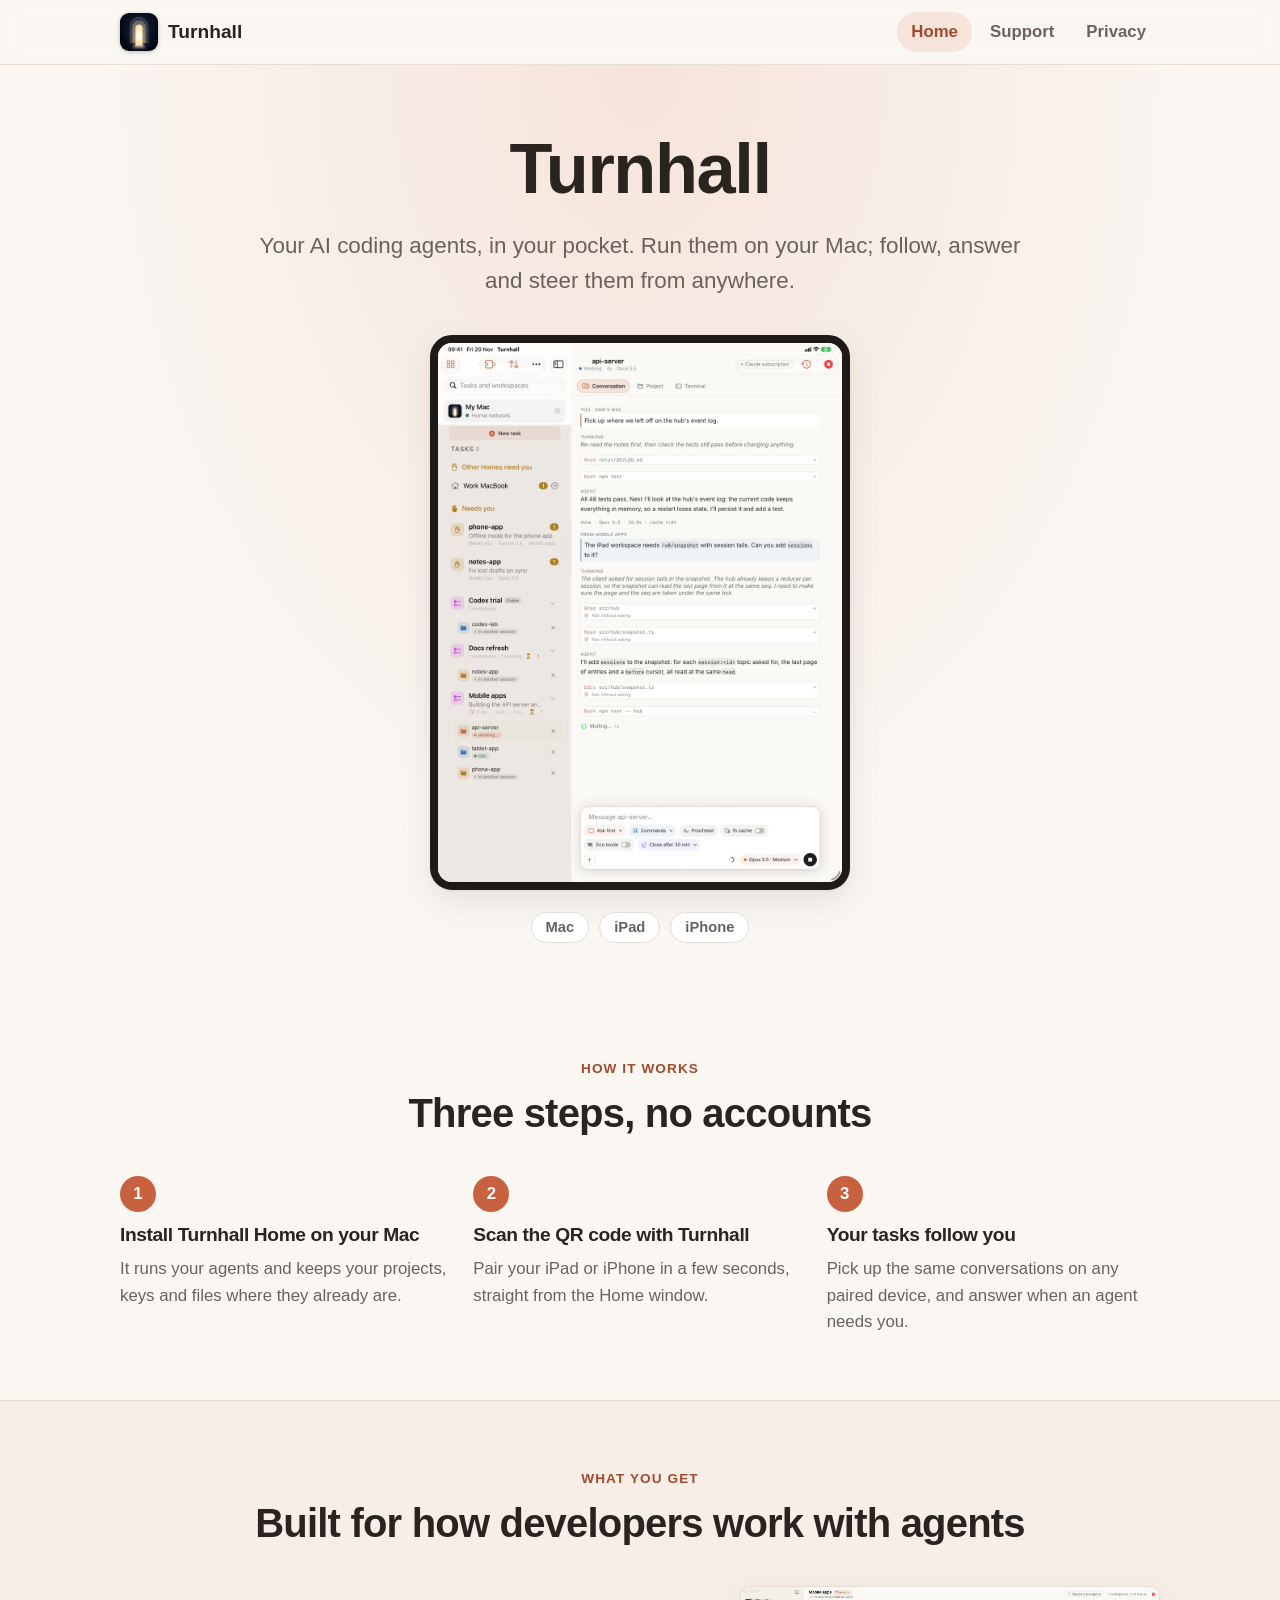
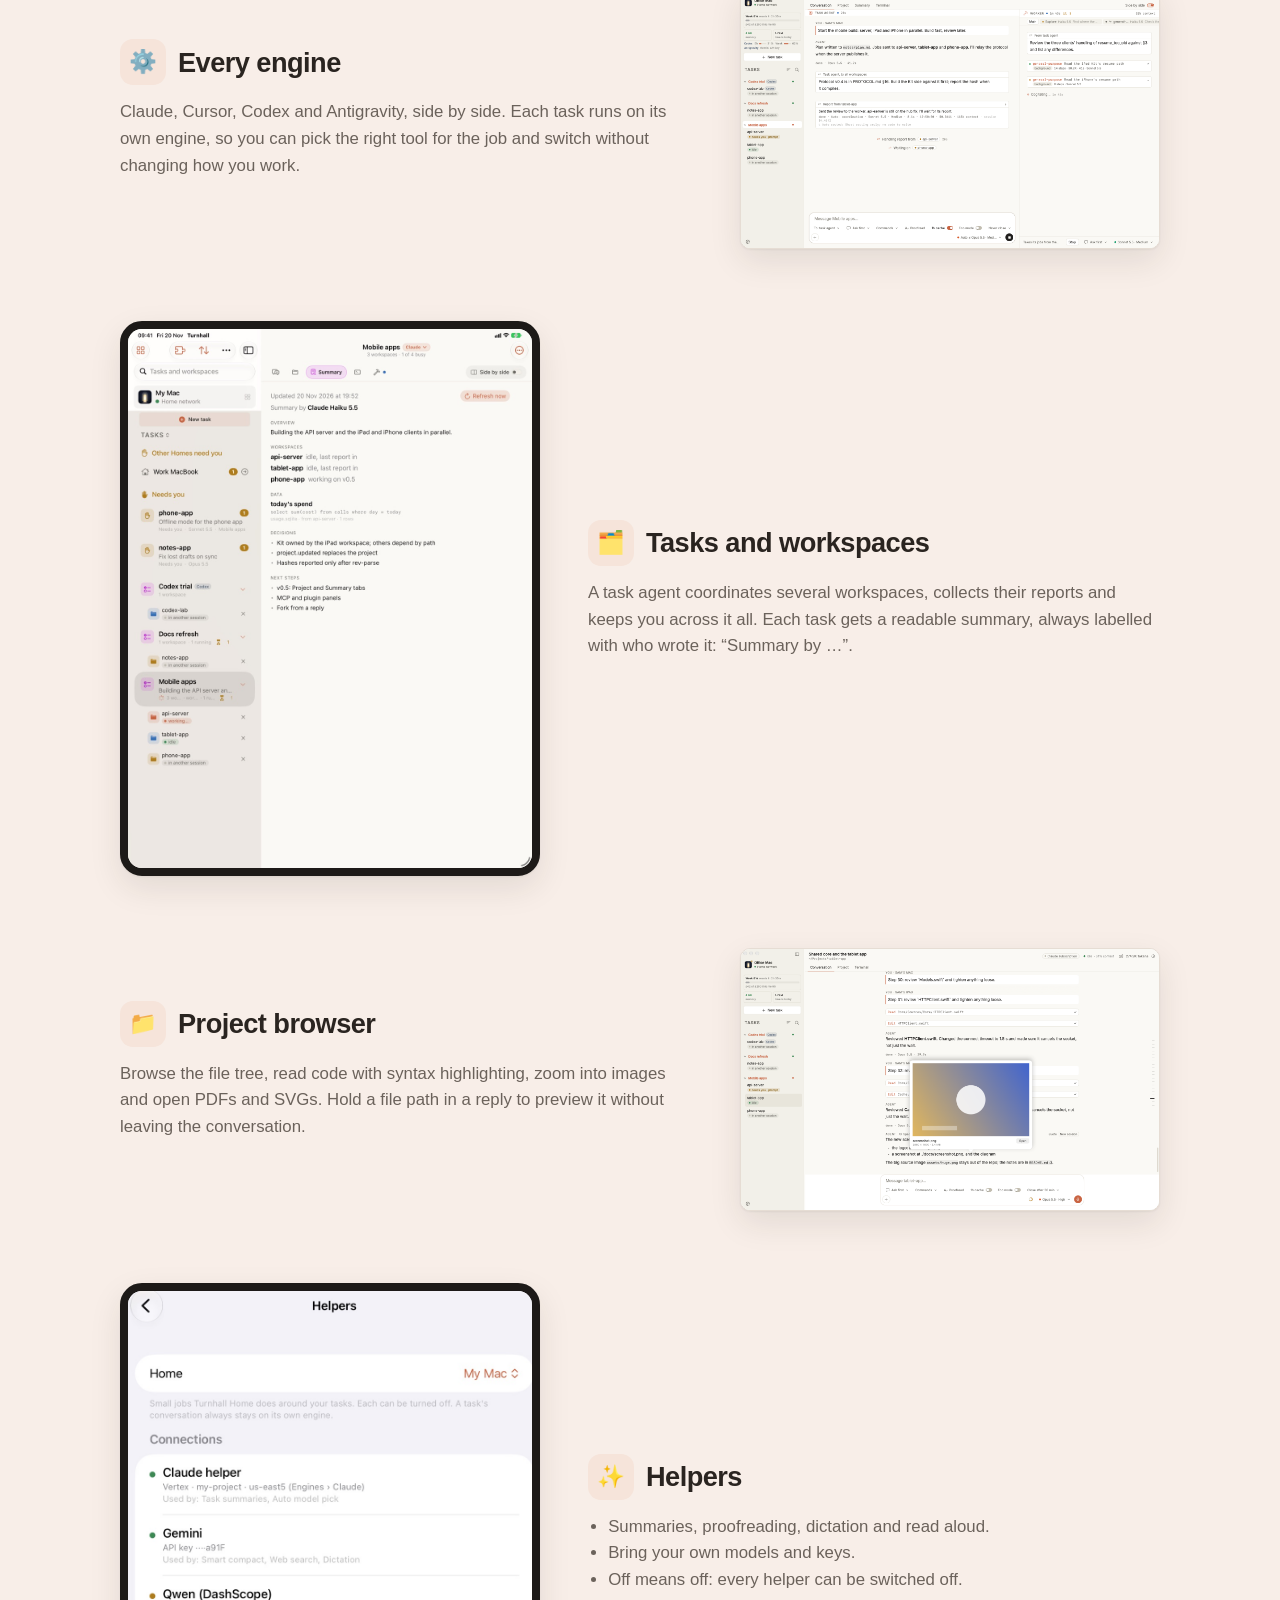
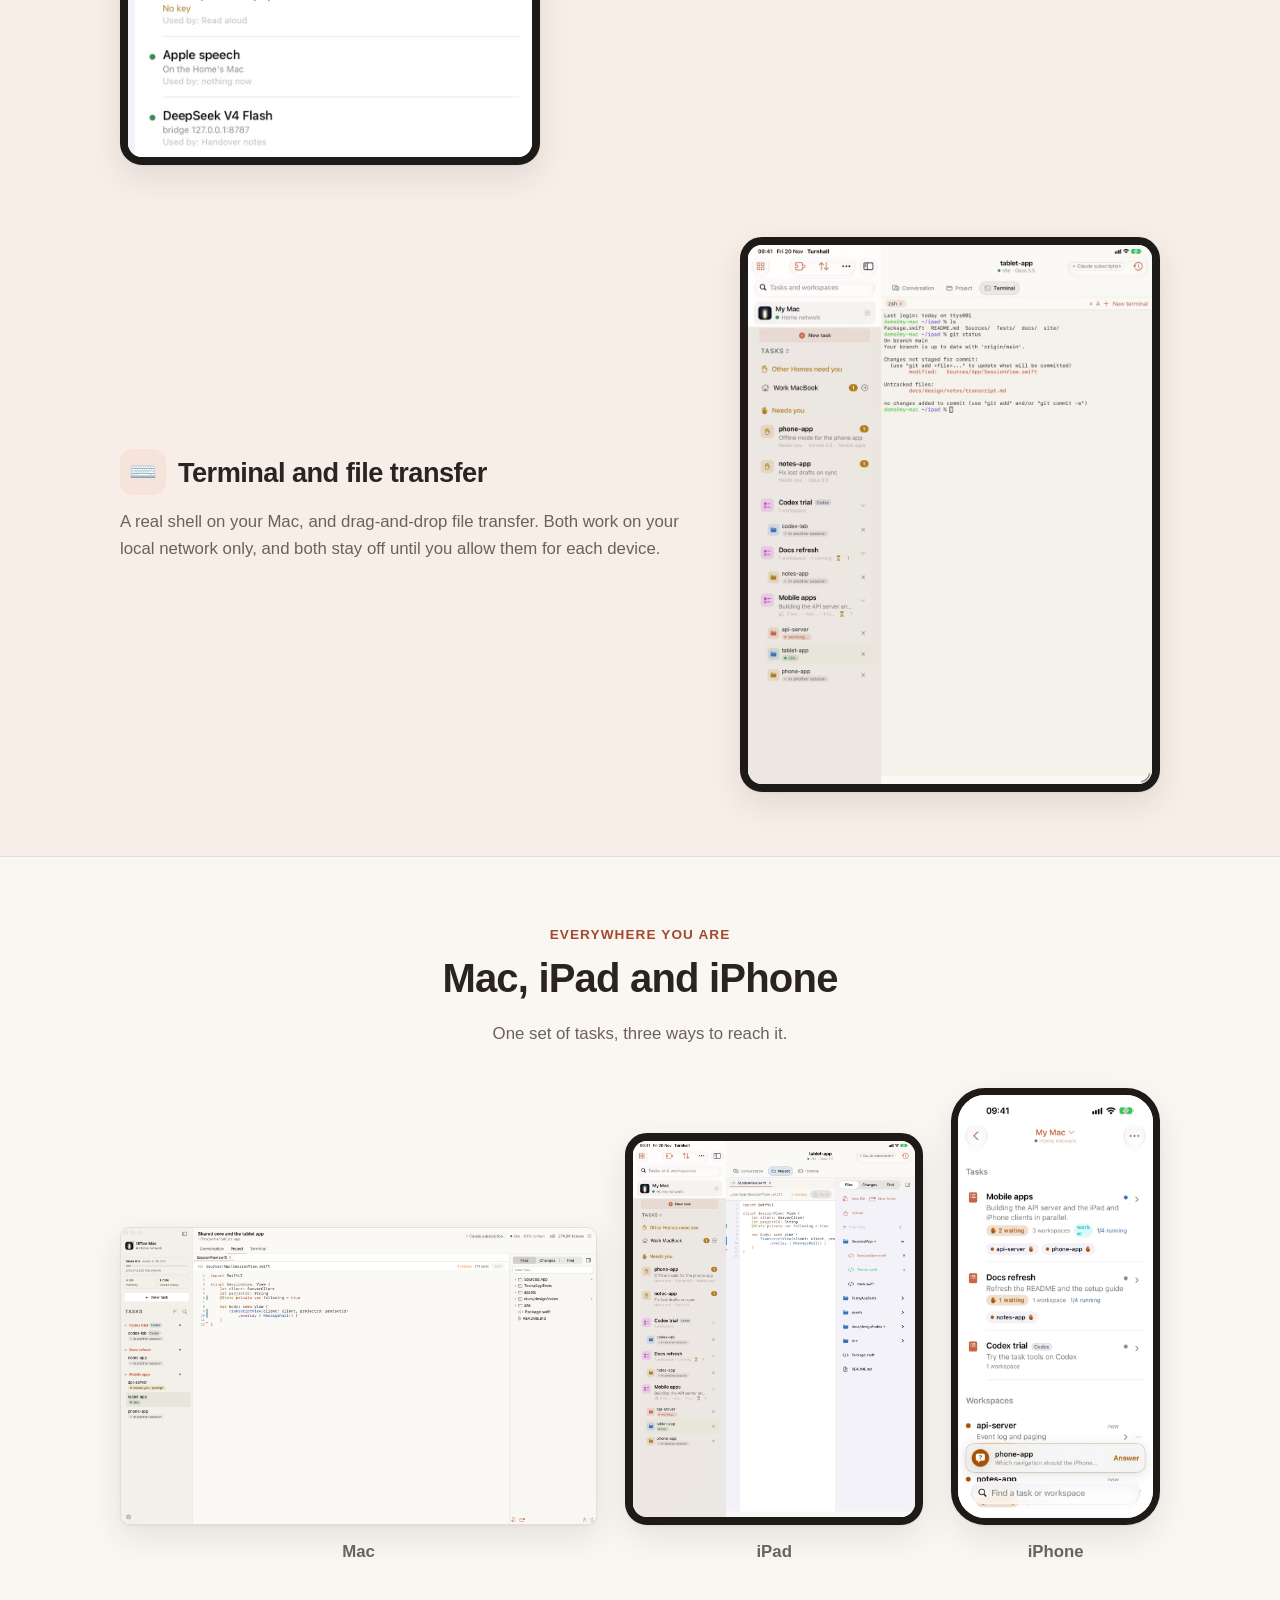
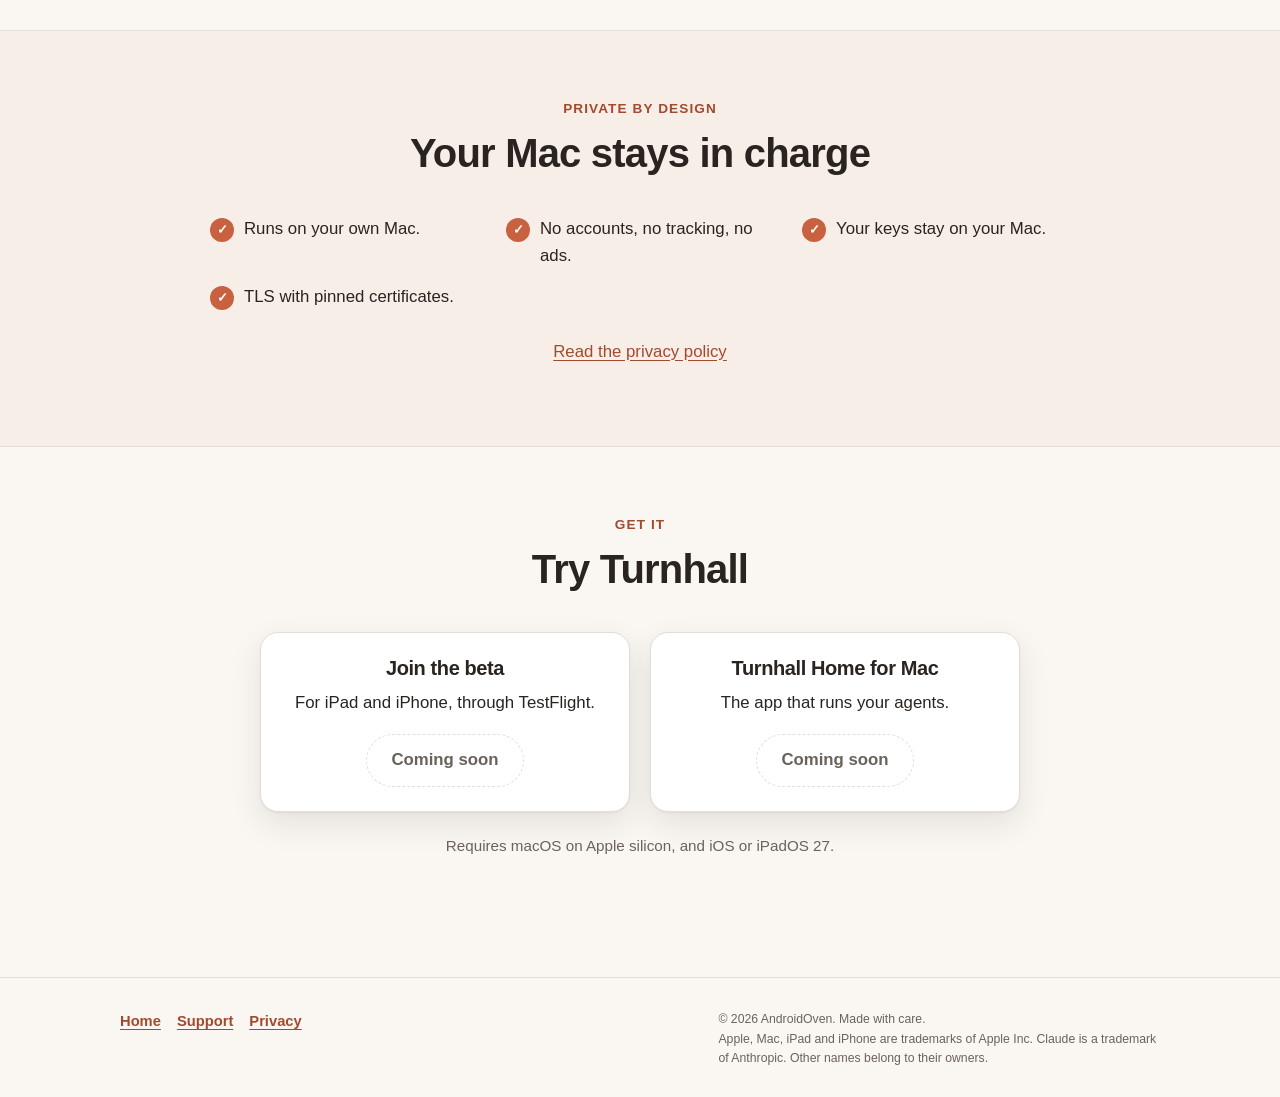
==== index.html @ ae2c9843 "Add Turnhall website Co-Authored-By: Claude Sonnet 5.5 <noreply@anthropic.com>" ====
<!doctype html>
<html lang="en">
<head>
  <meta charset="utf-8">
  <meta name="viewport" content="width=device-width, initial-scale=1">
  <meta name="color-scheme" content="light dark">
  <title>Turnhall: your AI coding agents, in your pocket</title>
  <meta name="description" content="Run AI coding agents on your Mac; follow, answer and steer them from your iPad or iPhone. No accounts, no tracking, your keys stay on your Mac.">
  <meta name="theme-color" content="#C8613F">
  <meta property="og:type" content="website">
  <meta property="og:site_name" content="Turnhall">
  <meta property="og:title" content="Turnhall: your AI coding agents, in your pocket">
  <meta property="og:description" content="Run AI coding agents on your Mac; follow, answer and steer them from your iPad or iPhone. No accounts, no tracking, your keys stay on your Mac.">
  <meta property="og:image" content="https://shry-io.github.io/turnhall/assets/img/shots/ipad-conversation.jpg">
  <meta property="og:image:alt" content="Turnhall on iPad, following a coding agent's conversation.">
  <meta name="twitter:card" content="summary_large_image">
  <link rel="icon" href="favicon.ico" sizes="any">
  <link rel="icon" type="image/png" sizes="32x32" href="assets/img/favicon.png">
  <link rel="apple-touch-icon" href="assets/img/apple-touch-icon.png">
  <link rel="stylesheet" href="assets/css/style.css">
</head>
<body>
<!--
  Screenshot slots (all in assets/img/shots/, relative paths):
    ipad-conversation.jpg  hero + social preview     ipad-summary.jpg   tasks and workspaces
    ipad-project.jpg       everywhere (iPad)         ipad-terminal.jpg  terminal and file transfer
    ipad-helpers.jpg       helpers                   iphone-tasks.jpg
    mac-task.png, mac-project.png, mac-preview.png   Mac app
  To replace a shot, overwrite the file with the same name (JPEG, max 1000 px wide for iPad, 560 px for iPhone).
-->
  <a class="skip-link" href="#main">Skip to content</a>
  <header class="site-header">
    <div class="wrap">
      <a class="brand" href="./" aria-label="Turnhall home">
        <img src="assets/img/app-icon.png" alt="" width="38" height="38">
        <span>Turnhall</span>
      </a>
      <nav class="nav" aria-label="Main">
        <a href="./" aria-current="page">Home</a>
        <a href="support.html">Support</a>
        <a href="privacy/">Privacy</a>
      </nav>
    </div>
  </header>

  <main id="main">
    <section class="hero" aria-labelledby="hero-title">
      <div class="wrap">
        <h1 id="hero-title">Turnhall</h1>
        <p class="tagline">Your AI coding agents, in your pocket. Run them on your Mac; follow, answer and steer them from anywhere.</p>
        <div class="frame tablet hero-shot">
          <img src="assets/img/shots/ipad-conversation.jpg" width="1000" height="1333" alt="Turnhall on iPad: a list of tasks and workspaces on the left, and on the right a coding agent's conversation with tool calls and a reply.">
        </div>
        <div class="devices" aria-label="Available on">
          <span class="pill">Mac</span><span class="pill">iPad</span><span class="pill">iPhone</span>
        </div>
      </div>
    </section>

    <section aria-labelledby="how-title">
      <div class="wrap">
        <div class="section-title">
          <span class="kicker">How it works</span>
          <h2 id="how-title">Three steps, no accounts</h2>
        </div>
        <ol class="steps">
          <li><h3>Install Turnhall Home on your Mac</h3><p>It runs your agents and keeps your projects, keys and files where they already are.</p></li>
          <li><h3>Scan the QR code with Turnhall</h3><p>Pair your iPad or iPhone in a few seconds, straight from the Home window.</p></li>
          <li><h3>Your tasks follow you</h3><p>Pick up the same conversations on any paired device, and answer when an agent needs you.</p></li>
        </ol>
      </div>
    </section>

    <section class="band" aria-labelledby="features-title">
      <div class="wrap">
        <div class="section-title">
          <span class="kicker">What you get</span>
          <h2 id="features-title">Built for how developers work with agents</h2>
        </div>

        <article class="feature">
          <div class="feature-text">
            <h3><span class="icon" aria-hidden="true">⚙️</span>Every engine</h3>
            <p>Claude, Cursor, Codex and Antigravity, side by side. Each task runs on its own engine, so you can pick the right tool for the job and switch without changing how you work.</p>
          </div>
          <div class="frame mac"><img src="assets/img/shots/mac-task.png" width="1600" height="1000" alt="Turnhall on the Mac: a task agent coordinating workers, with Claude and Codex tasks listed in the sidebar." loading="lazy"></div>
        </article>

        <article class="feature flip">
          <div class="feature-text">
            <h3><span class="icon" aria-hidden="true">🗂️</span>Tasks and workspaces</h3>
            <p>A task agent coordinates several workspaces, collects their reports and keeps you across it all. Each task gets a readable summary, always labelled with who wrote it: &ldquo;Summary by &hellip;&rdquo;.</p>
          </div>
          <div class="frame tablet"><img src="assets/img/shots/ipad-summary.jpg" width="1000" height="1333" alt="The Summary tab of a task on iPad, with an overview, workspace status, decisions and next steps." loading="lazy"></div>
        </article>

        <article class="feature">
          <div class="feature-text">
            <h3><span class="icon" aria-hidden="true">📁</span>Project browser</h3>
            <p>Browse the file tree, read code with syntax highlighting, zoom into images and open PDFs and SVGs. Hold a file path in a reply to preview it without leaving the conversation.</p>
          </div>
          <div class="frame mac"><img src="assets/img/shots/mac-preview.png" width="1600" height="1000" alt="Holding a file path in an agent's reply shows a quick image preview with its name, size and an Open button." loading="lazy"></div>
        </article>

        <article class="feature flip">
          <div class="feature-text">
            <h3><span class="icon" aria-hidden="true">✨</span>Helpers</h3>
            <ul>
              <li>Summaries, proofreading, dictation and read aloud.</li>
              <li>Bring your own models and keys.</li>
              <li>Off means off: every helper can be switched off.</li>
            </ul>
          </div>
          <div class="frame tablet"><img src="assets/img/shots/ipad-helpers.jpg" width="900" height="1038" alt="The Helpers screen on iPad, listing connections such as Claude helper, Gemini and Apple speech with what each is used for." loading="lazy"></div>
        </article>

        <article class="feature">
          <div class="feature-text">
            <h3><span class="icon" aria-hidden="true">⌨️</span>Terminal and file transfer</h3>
            <p>A real shell on your Mac, and drag-and-drop file transfer. Both work on your local network only, and both stay off until you allow them for each device.</p>
          </div>
          <div class="frame tablet"><img src="assets/img/shots/ipad-terminal.jpg" width="1000" height="1333" alt="The Terminal tab on iPad, showing a zsh session on the Mac running ls and git status." loading="lazy"></div>
        </article>
      </div>
    </section>

    <section aria-labelledby="everywhere-title">
      <div class="wrap">
        <div class="section-title">
          <span class="kicker">Everywhere you are</span>
          <h2 id="everywhere-title">Mac, iPad and iPhone</h2>
          <p>One set of tasks, three ways to reach it.</p>
        </div>
        <div class="everywhere">
          <figure><div class="frame mac"><img src="assets/img/shots/mac-project.png" width="1600" height="1000" alt="The Project tab in the Mac app: a Swift file open beside the file tree." loading="lazy"></div><figcaption>Mac</figcaption></figure>
          <figure><div class="frame tablet"><img src="assets/img/shots/ipad-project.jpg" width="1000" height="1333" alt="The Project tab on iPad with a Swift file open and the file tree alongside." loading="lazy"></div><figcaption>iPad</figcaption></figure>
          <figure class="ph"><div class="frame phone"><img src="assets/img/shots/iphone-tasks.jpg" width="560" height="1217" alt="The task list on iPhone, showing tasks, workspaces and an Answer prompt from an agent." loading="lazy"></div><figcaption>iPhone</figcaption></figure>
        </div>
      </div>
    </section>

    <section class="band" aria-labelledby="private-title">
      <div class="wrap">
        <div class="section-title">
          <span class="kicker">Private by design</span>
          <h2 id="private-title">Your Mac stays in charge</h2>
        </div>
        <ul class="ticks">
          <li>Runs on your own Mac.</li>
          <li>No accounts, no tracking, no ads.</li>
          <li>Your keys stay on your Mac.</li>
          <li>TLS with pinned certificates.</li>
        </ul>
        <p class="center"><a href="privacy/">Read the privacy policy</a></p>
      </div>
    </section>

    <section aria-labelledby="get-title">
      <div class="wrap">
        <div class="section-title">
          <span class="kicker">Get it</span>
          <h2 id="get-title">Try Turnhall</h2>
        </div>
        <div class="cta">
          <div class="card"><h3>Join the beta</h3><p>For iPad and iPhone, through TestFlight.</p><span class="btn soon">Coming soon</span></div>
          <div class="card"><h3>Turnhall Home for Mac</h3><p>The app that runs your agents.</p><span class="btn soon">Coming soon</span></div>
        </div>
        <p class="req">Requires macOS on Apple silicon, and iOS or iPadOS 27.</p>
      </div>
    </section>
  </main>

  <footer class="site-footer">
    <div class="wrap">
      <nav aria-label="Footer">
        <a href="./">Home</a><a href="support.html">Support</a><a href="privacy/">Privacy</a>
      </nav>
      <div>
        <small>&copy; 2026 AndroidOven. Made with care.</small>
        <small>Apple, Mac, iPad and iPhone are trademarks of Apple Inc. Claude is a trademark of Anthropic. Other names belong to their owners.</small>
      </div>
    </div>
  </footer>
</body>
</html>
---- assets/css/style.css ----
/* Turnhall website styles. Plain CSS, system fonts, no external resources. */
:root {
  --accent: #C8613F;
  --accent-deep: #A34A2C;
  --accent-soft: #F6E4DA;
  --bg: #FAF7F3;
  --surface: #FFFFFF;
  --ink: #2A2420;
  --muted: #6B625B;
  --line: #E6DDD4;
  --shadow: 0 1px 2px rgba(42,36,32,.06), 0 12px 32px rgba(42,36,32,.10);
  --radius: 18px;
  --max: 1080px;
}
@media (prefers-color-scheme: dark) {
  :root {
    --accent: #E0805C;
    --accent-deep: #F0A383;
    --accent-soft: #3A2A22;
    --bg: #161311;
    --surface: #211C19;
    --ink: #F2EDE8;
    --muted: #A99F96;
    --line: #342C27;
    --shadow: 0 1px 2px rgba(0,0,0,.4), 0 12px 32px rgba(0,0,0,.45);
  }
}
* { box-sizing: border-box; }
html { scroll-behavior: smooth; color-scheme: light dark; }
body {
  margin: 0; background: var(--bg); color: var(--ink); line-height: 1.6; font-size: 1.05rem;
  font-family: -apple-system, BlinkMacSystemFont, "Segoe UI", Helvetica, Arial, sans-serif;
  -webkit-font-smoothing: antialiased;
}
img { max-width: 100%; height: auto; display: block; }
a { color: var(--accent-deep); text-underline-offset: 3px; }
h1, h2, h3 { line-height: 1.15; margin: 0 0 .5em; letter-spacing: -.02em; }
p { margin: 0 0 1em; }
code { font-family: ui-monospace, SFMono-Regular, Menlo, monospace; font-size: .92em; }
:focus-visible { outline: 3px solid var(--accent); outline-offset: 3px; border-radius: 6px; }
.skip-link { position: absolute; left: -999px; top: 8px; background: var(--accent); color: #fff; padding: 8px 16px; border-radius: 999px; z-index: 100; }
.skip-link:focus { left: 12px; }
.wrap { max-width: var(--max); margin: 0 auto; padding: 0 20px; }

/* Header */
.site-header { position: sticky; top: 0; z-index: 50; background: color-mix(in srgb, var(--bg) 88%, transparent); backdrop-filter: blur(10px); border-bottom: 1px solid var(--line); }
.site-header .wrap { display: flex; align-items: center; justify-content: space-between; height: 64px; gap: 12px; }
.brand { display: flex; align-items: center; gap: 10px; text-decoration: none; color: var(--ink); font-weight: 700; font-size: 1.2rem; }
.brand img { width: 38px; height: 38px; border-radius: 9px; box-shadow: 0 1px 4px rgba(0,0,0,.25); }
.nav { display: flex; gap: 4px; }
.nav a { text-decoration: none; color: var(--muted); padding: 7px 14px; border-radius: 999px; font-weight: 600; }
.nav a:hover { color: var(--ink); background: var(--accent-soft); }
.nav a[aria-current="page"] { color: var(--accent-deep); background: var(--accent-soft); }

/* Buttons and pills */
.btn { display: inline-flex; align-items: center; gap: 8px; font: inherit; font-weight: 650; text-decoration: none; color: #fff; background: var(--accent); border: 0; border-radius: 999px; padding: 12px 24px; }
.btn.soon { background: transparent; color: var(--muted); border: 1px dashed var(--line); cursor: default; }
.pill { display: inline-block; border: 1px solid var(--line); background: var(--surface); color: var(--muted); border-radius: 999px; padding: 3px 14px; font-size: .92rem; font-weight: 600; }
.kicker { display: inline-block; color: var(--accent-deep); font-weight: 700; font-size: .85rem; letter-spacing: .08em; text-transform: uppercase; margin-bottom: 10px; }

/* Cards */
.card { background: var(--surface); border: 1px solid var(--line); border-radius: var(--radius); padding: 24px; box-shadow: var(--shadow); }

/* Hero */
.hero { text-align: center; padding: 64px 0 48px; background: radial-gradient(ellipse at 50% 0%, var(--accent-soft), transparent 65%); }
.hero h1 { font-size: clamp(2.6rem, 7vw, 4.4rem); margin-bottom: .25em; }
.tagline { font-size: clamp(1.1rem, 2.4vw, 1.4rem); color: var(--muted); max-width: 34em; margin: 0 auto 1.4em; }
.hero-shot { width: min(420px, 78%); margin: 36px auto 0; }
.devices { display: flex; flex-wrap: wrap; gap: 10px; justify-content: center; margin-top: 22px; }

/* Device frames */
.frame { border-radius: 14px; overflow: hidden; border: 1px solid var(--line); box-shadow: var(--shadow); background: var(--surface); }
.frame.tablet { border-radius: 22px; border: 8px solid #1d1a18; }
.frame.phone { border-radius: 34px; border: 7px solid #1d1a18; }
.frame.mac { border-radius: 10px; }
.frame img { width: 100%; }

/* Sections */
section { padding: 64px 0; }
.band { background: color-mix(in srgb, var(--accent-soft) 45%, var(--bg)); border-block: 1px solid var(--line); }
.section-title { text-align: center; margin-bottom: 40px; }
.section-title h2 { font-size: clamp(1.8rem, 4vw, 2.5rem); }
.section-title p { color: var(--muted); max-width: 36em; margin: 0 auto; }

.steps { display: grid; grid-template-columns: repeat(auto-fit, minmax(240px, 1fr)); gap: 20px; counter-reset: step; list-style: none; padding: 0; margin: 0; }
.steps li { counter-increment: step; }
.steps li::before { content: counter(step); display: grid; place-items: center; width: 36px; height: 36px; border-radius: 50%; background: var(--accent); color: #fff; font-weight: 700; margin-bottom: 12px; }
.steps h3 { font-size: 1.2rem; }
.steps p { color: var(--muted); margin: 0; }

.feature { display: grid; grid-template-columns: 1fr minmax(0, 420px); gap: 48px; align-items: center; margin: 0 auto 72px; }
.feature:last-child { margin-bottom: 0; }
.feature.flip { grid-template-columns: minmax(0, 420px) 1fr; }
.feature.flip .feature-text { order: 2; }
.feature.wide { grid-template-columns: 1fr; }
.feature.narrow { grid-template-columns: 1fr minmax(0, 300px); }
.feature.narrow.flip { grid-template-columns: minmax(0, 300px) 1fr; }
.feature-text h3 { font-size: 1.7rem; display: flex; align-items: center; gap: 12px; }
.feature-text .icon { display: grid; place-items: center; flex: none; width: 46px; height: 46px; border-radius: 13px; background: var(--accent-soft); font-size: 1.4rem; }
.feature-text p, .feature-text li { color: var(--muted); }
.feature-text ul { padding-left: 1.2em; margin: 0; }

.everywhere { display: grid; grid-template-columns: 1.6fr 1fr 0.7fr; gap: 28px; align-items: end; }
.everywhere figure { margin: 0; }
.everywhere figcaption { text-align: center; margin-top: 14px; font-weight: 650; color: var(--muted); }

.ticks { list-style: none; padding: 0; margin: 0; display: grid; grid-template-columns: repeat(auto-fit, minmax(260px, 1fr)); gap: 14px 28px; max-width: 860px; margin-inline: auto; }
.ticks li { position: relative; padding-left: 34px; }
.ticks li::before { content: "\2713"; position: absolute; left: 0; top: 2px; width: 24px; height: 24px; border-radius: 50%; background: var(--accent); color: #fff; display: grid; place-items: center; font-size: .8rem; font-weight: 700; }
.center { text-align: center; margin-top: 28px; }

.cta { display: grid; grid-template-columns: repeat(auto-fit, minmax(260px, 1fr)); gap: 20px; max-width: 760px; margin: 0 auto; }
.cta .card { text-align: center; }
.cta h3 { font-size: 1.25rem; }
.req { text-align: center; color: var(--muted); font-size: .95rem; margin-top: 22px; }

/* FAQ and text pages */
.page-hero { text-align: center; padding: 56px 0 24px; }
.page-hero img { width: 88px; height: 88px; border-radius: 20px; margin: 0 auto 16px; box-shadow: var(--shadow); }
.page-hero h1 { font-size: clamp(2rem, 5vw, 3rem); }
.page-hero p { color: var(--muted); }
.faq { display: grid; gap: 14px; max-width: 800px; margin: 0 auto; padding-bottom: 24px; }
.faq details { padding: 0; }
.faq summary { list-style: none; cursor: pointer; padding: 18px 22px; font-size: 1.1rem; font-weight: 650; display: flex; align-items: center; gap: 12px; }
.faq summary::-webkit-details-marker { display: none; }
.faq summary::after { content: "+"; margin-left: auto; font-size: 1.5rem; color: var(--accent); transition: transform .2s; }
.faq details[open] summary::after { transform: rotate(45deg); }
.faq .answer { padding: 0 22px 20px; color: var(--muted); }
.faq .answer p:last-child, .faq .answer ol:last-child { margin-bottom: 0; }
.faq .answer strong { color: var(--ink); }
.prose { max-width: 740px; margin: 0 auto; padding-bottom: 24px; }
.prose p { font-size: 1.08rem; }
.contact-card { text-align: center; max-width: 620px; margin: 32px auto 0; background: var(--accent-soft); }
.contact-card .email { font-size: clamp(1.1rem, 4vw, 1.5rem); font-weight: 700; word-break: break-all; }

/* Footer */
.site-footer { border-top: 1px solid var(--line); padding: 32px 0 28px; margin-top: 40px; color: var(--muted); font-size: .92rem; }
.site-footer .wrap { display: flex; flex-wrap: wrap; justify-content: space-between; gap: 16px; align-items: flex-start; }
.site-footer nav a { margin-right: 16px; font-weight: 600; }
.site-footer small { display: block; max-width: 36em; }

@media (max-width: 760px) {
  section { padding: 48px 0; }
  .feature, .feature.flip, .feature.narrow, .feature.narrow.flip { grid-template-columns: 1fr; gap: 24px; margin-bottom: 56px; }
  .feature.flip .feature-text { order: 0; }
  .feature .frame { max-width: 420px; width: 100%; margin: 0 auto; }
  .feature.narrow .frame { max-width: 260px; }
  .everywhere { grid-template-columns: 1fr; justify-items: center; }
  .everywhere figure { width: 100%; max-width: 420px; }
  .everywhere figure.ph { max-width: 220px; }
  .brand span { display: none; }
}
@media (prefers-reduced-motion: reduce) { * { transition: none !important; scroll-behavior: auto !important; } }
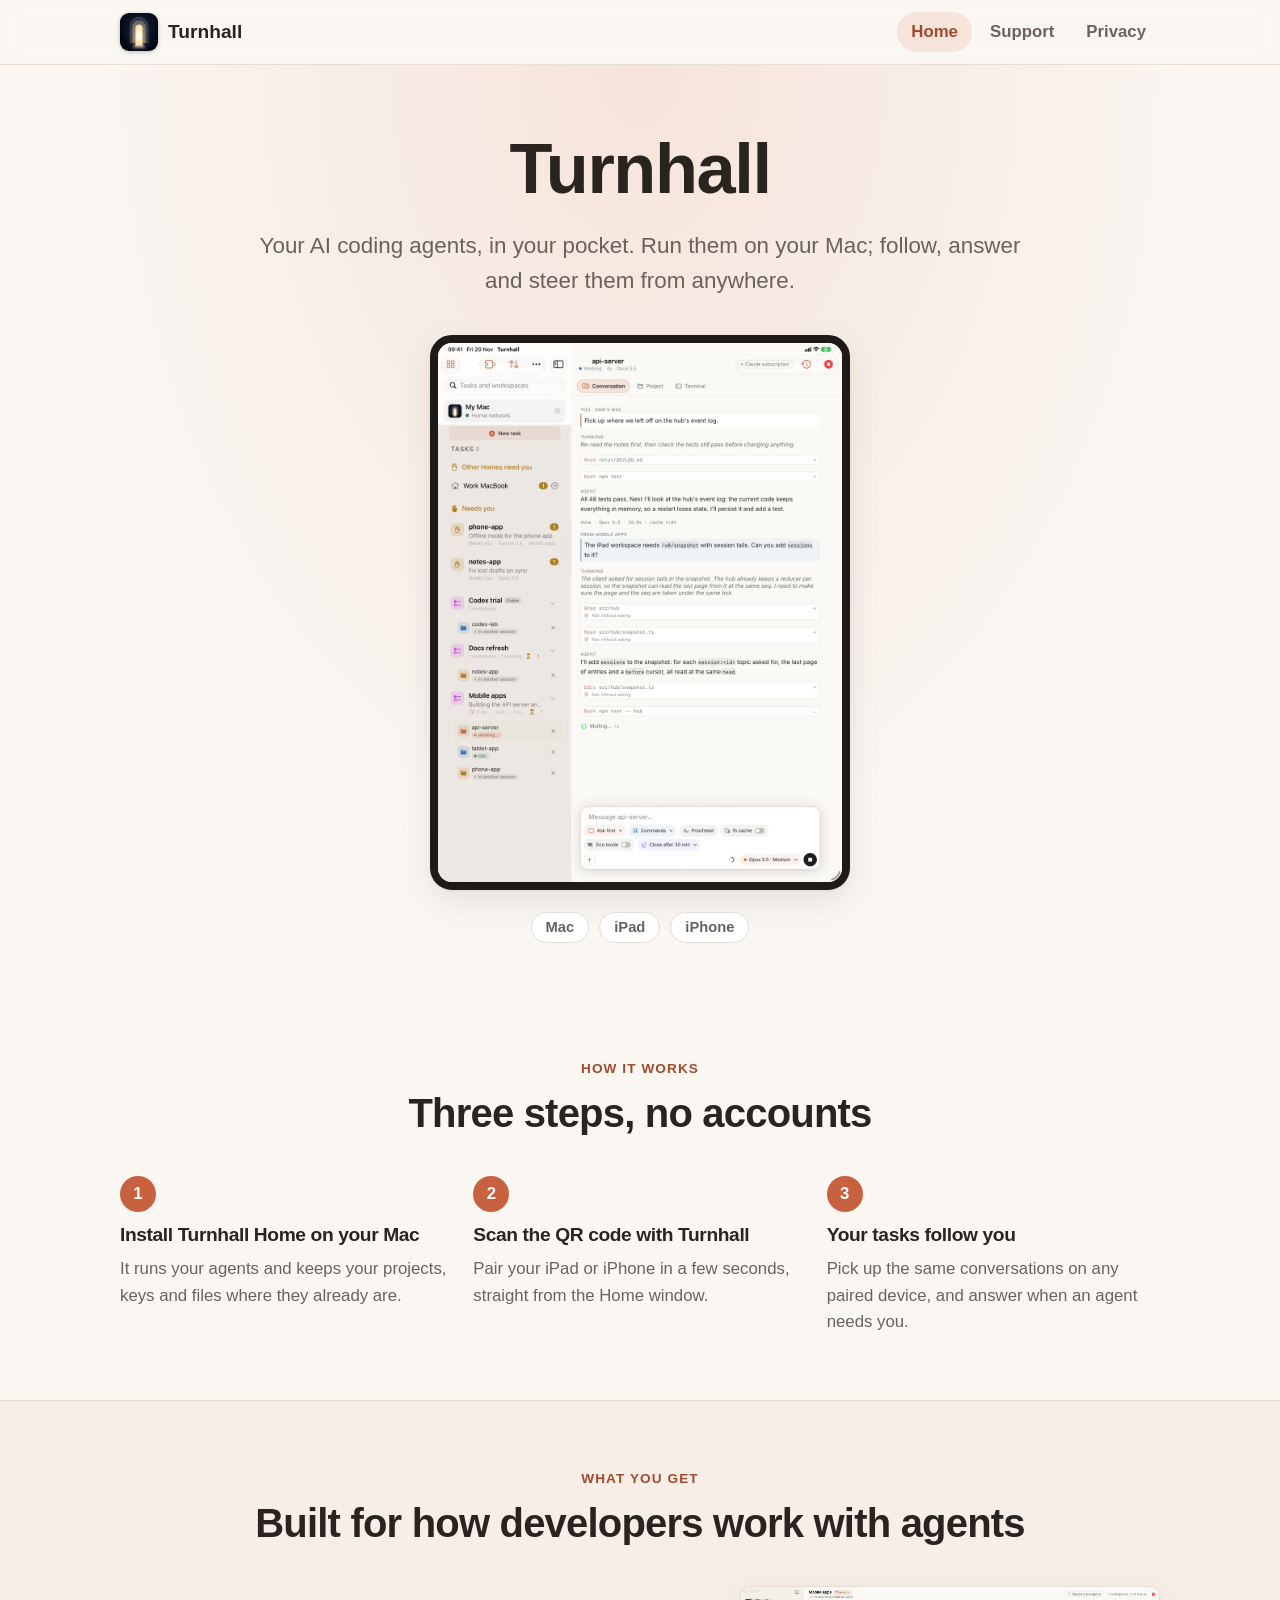
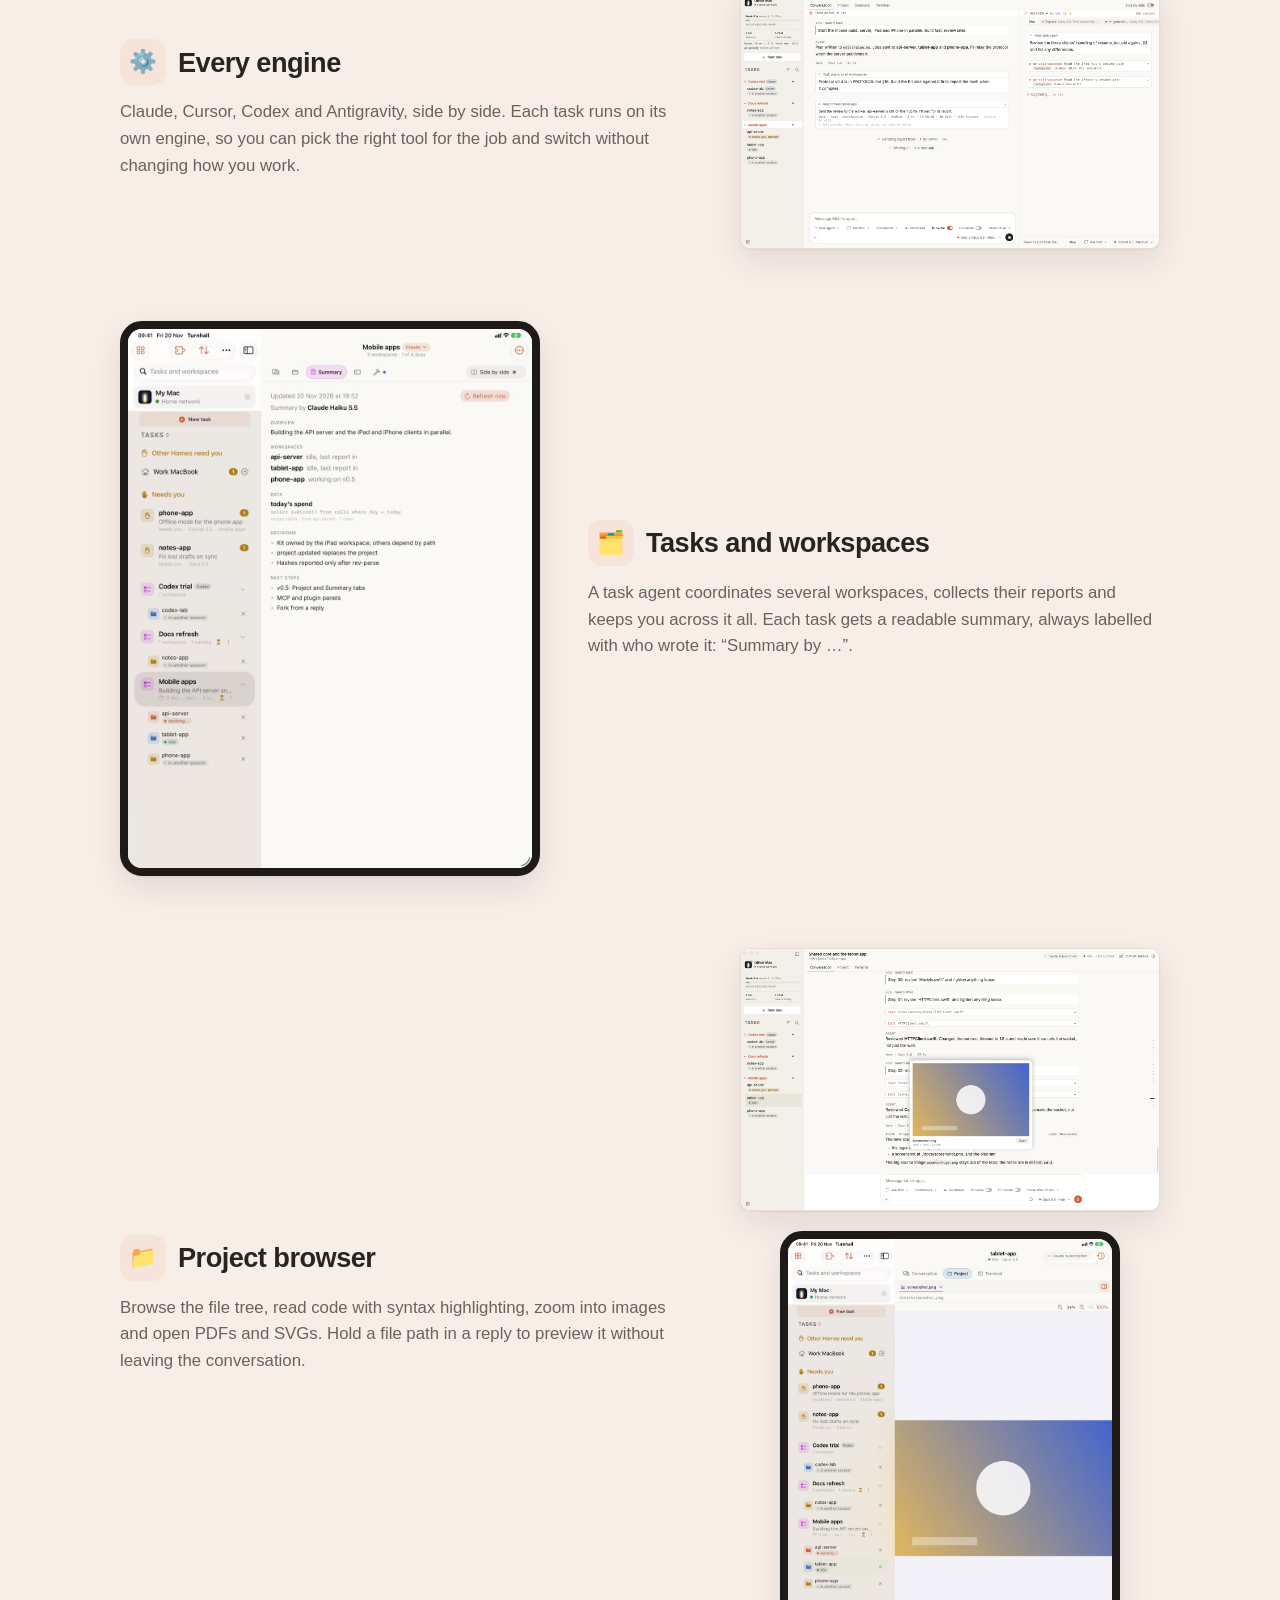
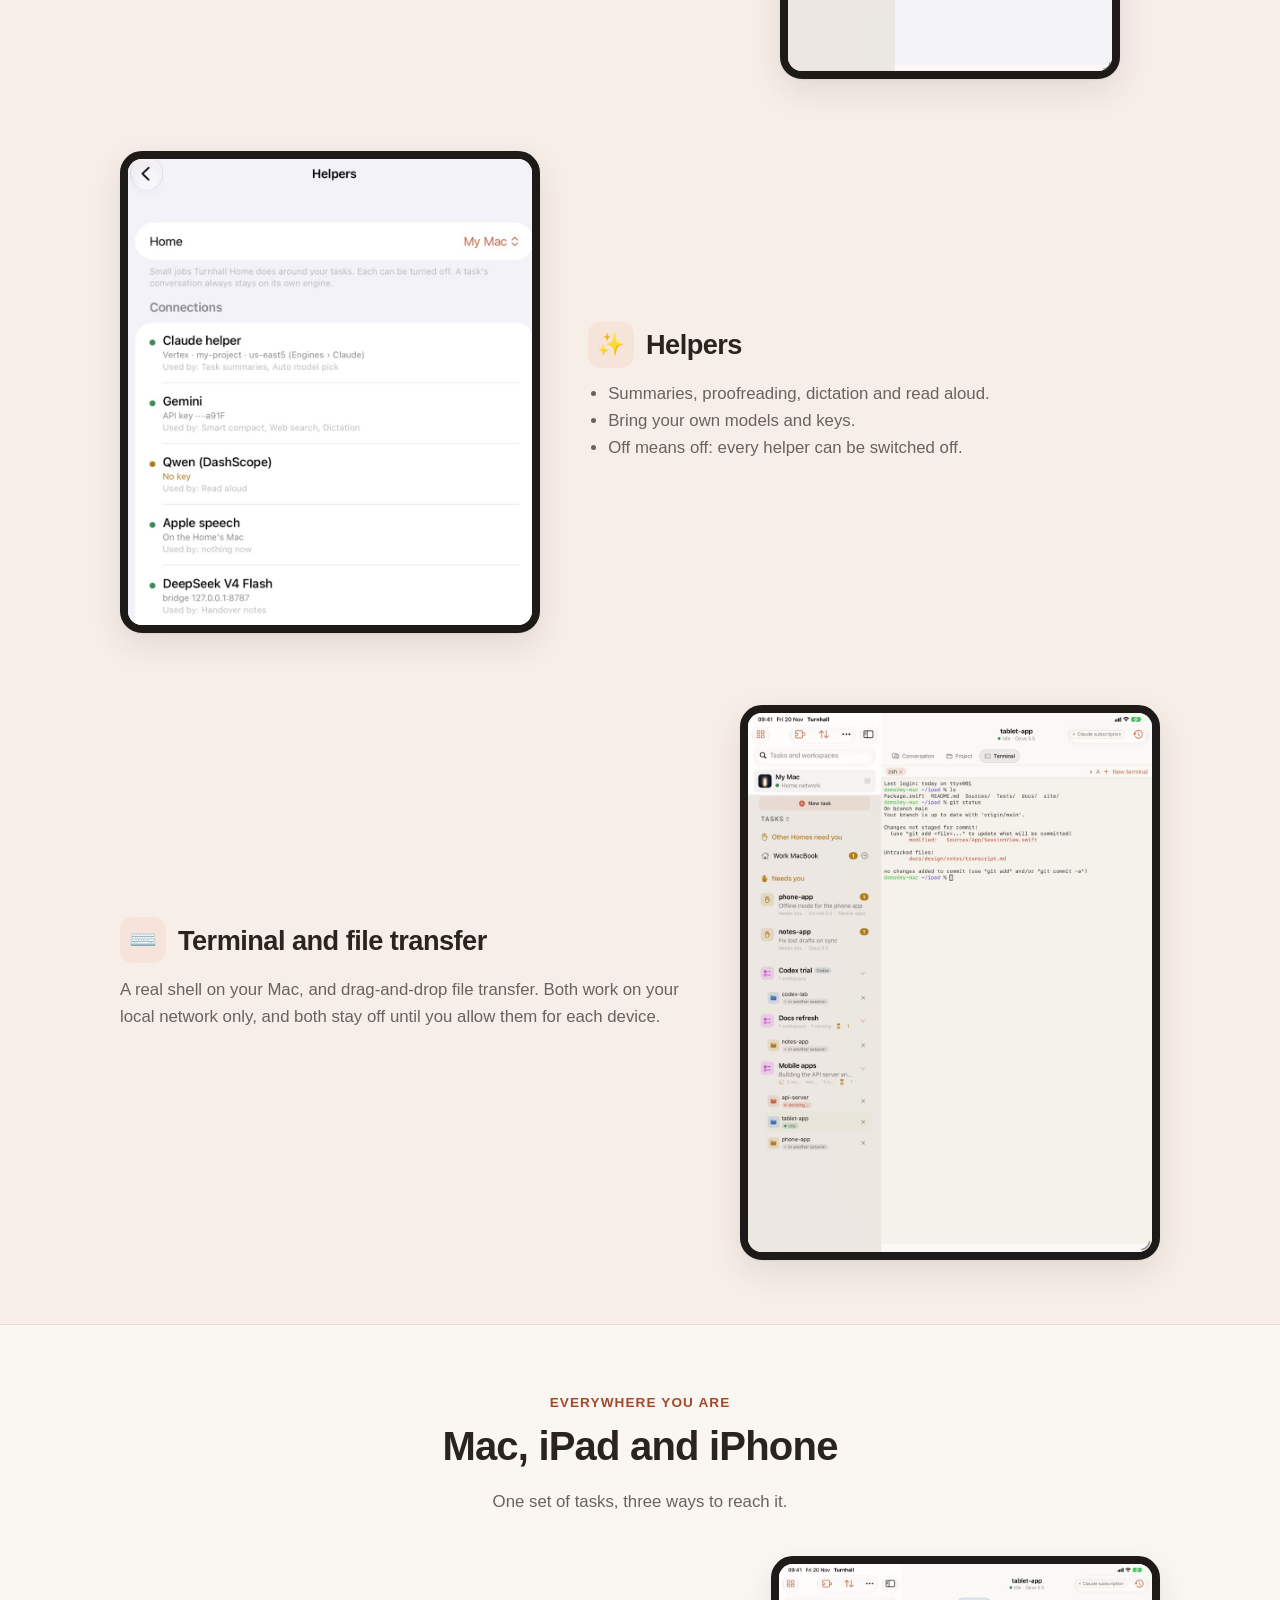
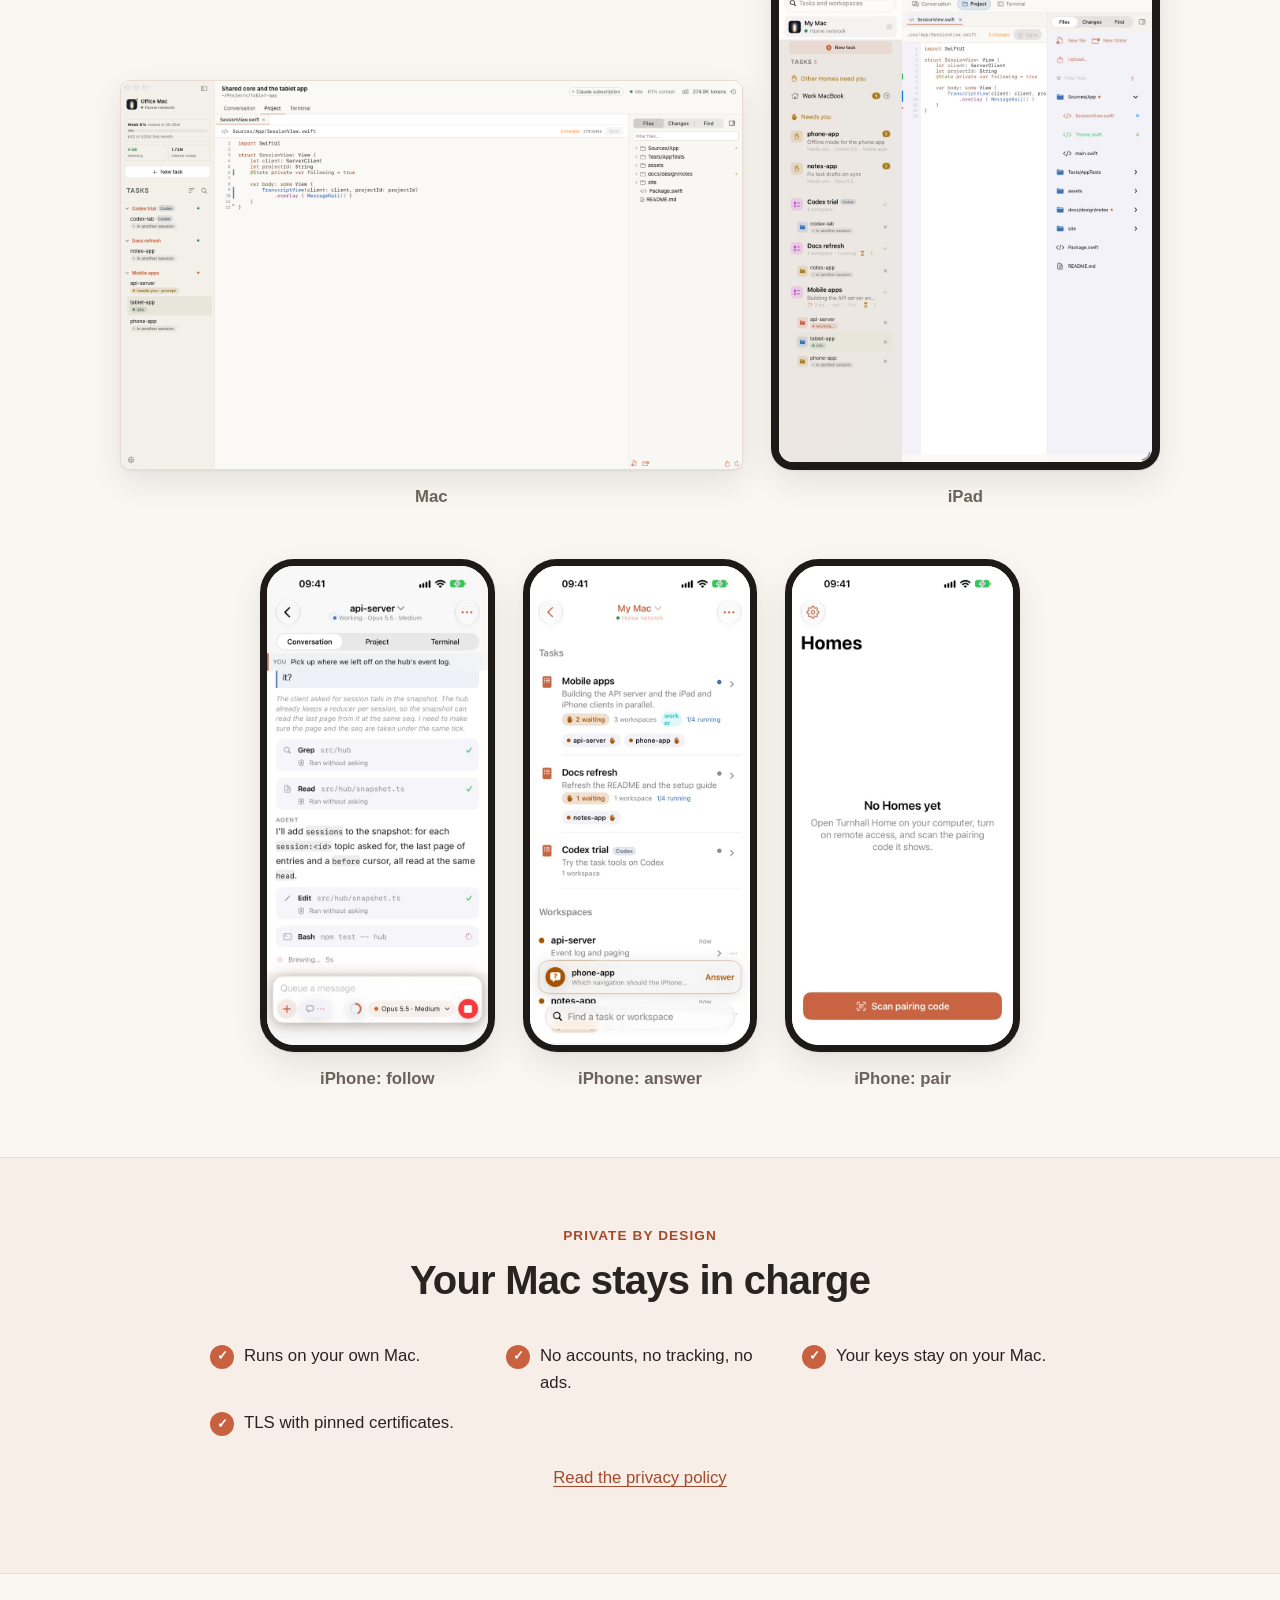
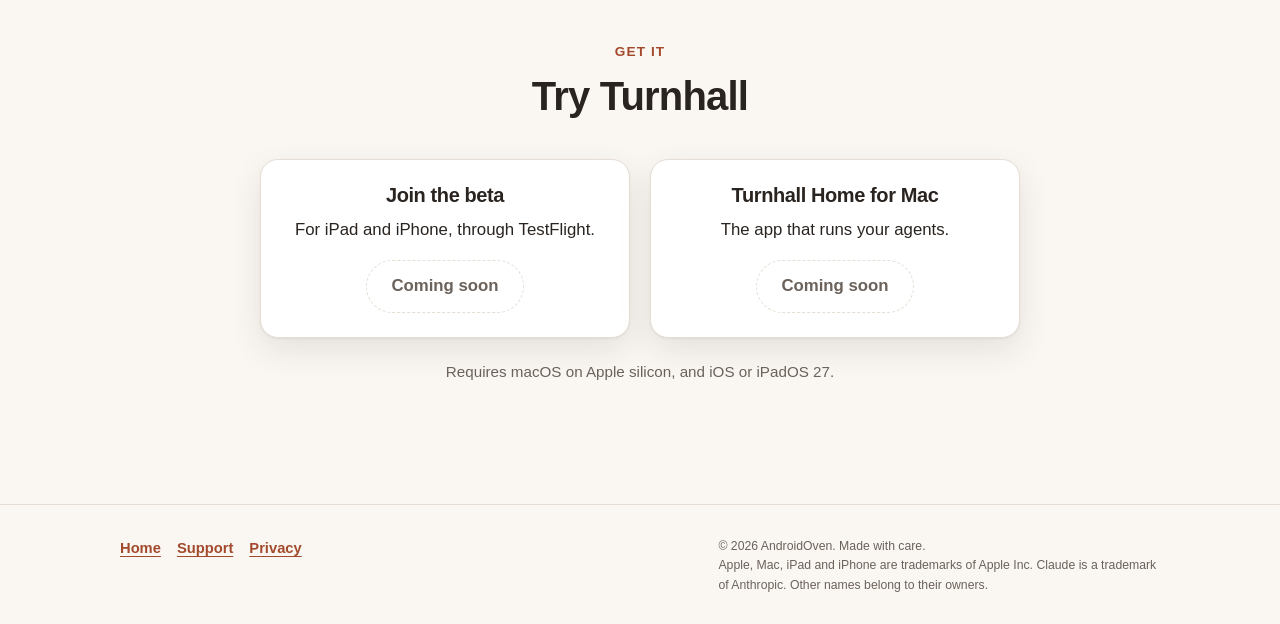
==== commit d25e9e06: "Add more screenshots, dark variants, layout fixes Co-Authored-By: Claude Sonnet 5.5 <noreply@anthrop" ====
--- a/index.html
+++ b/index.html
@@ -23,7 +23,7 @@
 <!--
   Screenshot slots (all in assets/img/shots/, relative paths):
     ipad-conversation.jpg  hero + social preview     ipad-summary.jpg   tasks and workspaces
-    ipad-project.jpg       everywhere (iPad)         ipad-terminal.jpg  terminal and file transfer
+    ipad-project.jpg, iphone-*.jpg, ipad-image-zoom.jpg, *-dark.jpg (dark variants via <picture>)         ipad-terminal.jpg  terminal and file transfer
     ipad-helpers.jpg       helpers                   iphone-tasks.jpg
     mac-task.png, mac-project.png, mac-preview.png   Mac app
   To replace a shot, overwrite the file with the same name (JPEG, max 1000 px wide for iPad, 560 px for iPhone).
@@ -49,7 +49,7 @@
         <h1 id="hero-title">Turnhall</h1>
         <p class="tagline">Your AI coding agents, in your pocket. Run them on your Mac; follow, answer and steer them from anywhere.</p>
         <div class="frame tablet hero-shot">
-          <img src="assets/img/shots/ipad-conversation.jpg" width="1000" height="1333" alt="Turnhall on iPad: a list of tasks and workspaces on the left, and on the right a coding agent's conversation with tool calls and a reply.">
+          <picture><source media="(prefers-color-scheme: dark)" srcset="assets/img/shots/ipad-conversation-dark.jpg"><img src="assets/img/shots/ipad-conversation.jpg" width="1000" height="1333" alt="Turnhall on iPad: a list of tasks and workspaces on the left, and on the right a coding agent's conversation with tool calls and a reply."></picture>
         </div>
         <div class="devices" aria-label="Available on">
           <span class="pill">Mac</span><span class="pill">iPad</span><span class="pill">iPhone</span>
@@ -99,7 +99,8 @@
             <h3><span class="icon" aria-hidden="true">📁</span>Project browser</h3>
             <p>Browse the file tree, read code with syntax highlighting, zoom into images and open PDFs and SVGs. Hold a file path in a reply to preview it without leaving the conversation.</p>
           </div>
-          <div class="frame mac"><img src="assets/img/shots/mac-preview.png" width="1600" height="1000" alt="Holding a file path in an agent's reply shows a quick image preview with its name, size and an Open button." loading="lazy"></div>
+          <div class="stack"><div class="frame mac"><img src="assets/img/shots/mac-preview.png" width="1600" height="1000" alt="Holding a file path in an agent's reply shows a quick image preview with its name, size and an Open button." loading="lazy"></div>
+          <div class="frame tablet"><img src="assets/img/shots/ipad-image-zoom.jpg" width="1000" height="1333" alt="An image open in the Project tab on iPad, with zoom controls above it." loading="lazy"></div></div>
         </article>
 
         <article class="feature flip">
@@ -134,7 +135,12 @@
         <div class="everywhere">
           <figure><div class="frame mac"><img src="assets/img/shots/mac-project.png" width="1600" height="1000" alt="The Project tab in the Mac app: a Swift file open beside the file tree." loading="lazy"></div><figcaption>Mac</figcaption></figure>
           <figure><div class="frame tablet"><img src="assets/img/shots/ipad-project.jpg" width="1000" height="1333" alt="The Project tab on iPad with a Swift file open and the file tree alongside." loading="lazy"></div><figcaption>iPad</figcaption></figure>
-          <figure class="ph"><div class="frame phone"><img src="assets/img/shots/iphone-tasks.jpg" width="560" height="1217" alt="The task list on iPhone, showing tasks, workspaces and an Answer prompt from an agent." loading="lazy"></div><figcaption>iPhone</figcaption></figure>
+
+        </div>
+        <div class="phones">
+          <figure class="ph"><div class="frame phone"><picture><source media="(prefers-color-scheme: dark)" srcset="assets/img/shots/iphone-conversation-dark.jpg"><img src="assets/img/shots/iphone-conversation.jpg" width="560" height="1217" alt="A task conversation on iPhone: the agent reads files, edits code and runs the tests." loading="lazy"></picture></div><figcaption>iPhone: follow</figcaption></figure>
+          <figure class="ph"><div class="frame phone"><img src="assets/img/shots/iphone-tasks.jpg" width="560" height="1217" alt="The task list on iPhone, showing tasks, workspaces and an Answer prompt from an agent." loading="lazy"></div><figcaption>iPhone: answer</figcaption></figure>
+          <figure class="ph"><div class="frame phone"><img src="assets/img/shots/iphone-pairing.jpg" width="560" height="1217" alt="The pairing screen on iPhone, with a button to scan the code shown by Turnhall Home." loading="lazy"></div><figcaption>iPhone: pair</figcaption></figure>
         </div>
       </div>
     </section>
--- a/assets/css/style.css
+++ b/assets/css/style.css
@@ -151,3 +151,16 @@
   .brand span { display: none; }
 }
 @media (prefers-reduced-motion: reduce) { * { transition: none !important; scroll-behavior: auto !important; } }
+
+/* Extra shots */
+.feature .stack { display: grid; gap: 20px; min-width: 0; }
+.feature .stack .tablet { max-width: 340px; justify-self: center; width: 100%; }
+.everywhere { grid-template-columns: 1.6fr 1fr; }
+.phones { display: grid; grid-template-columns: repeat(3, minmax(0, 1fr)); gap: 28px; max-width: 760px; margin: 48px auto 0; align-items: end; }
+.phones figure { margin: 0; }
+.phones figcaption { text-align: center; margin-top: 14px; font-weight: 650; color: var(--muted); }
+@media (max-width: 760px) {
+  .everywhere { grid-template-columns: 1fr; }
+  .phones { grid-template-columns: 1fr; justify-items: center; }
+  .phones figure { width: 100%; max-width: 220px; }
+}
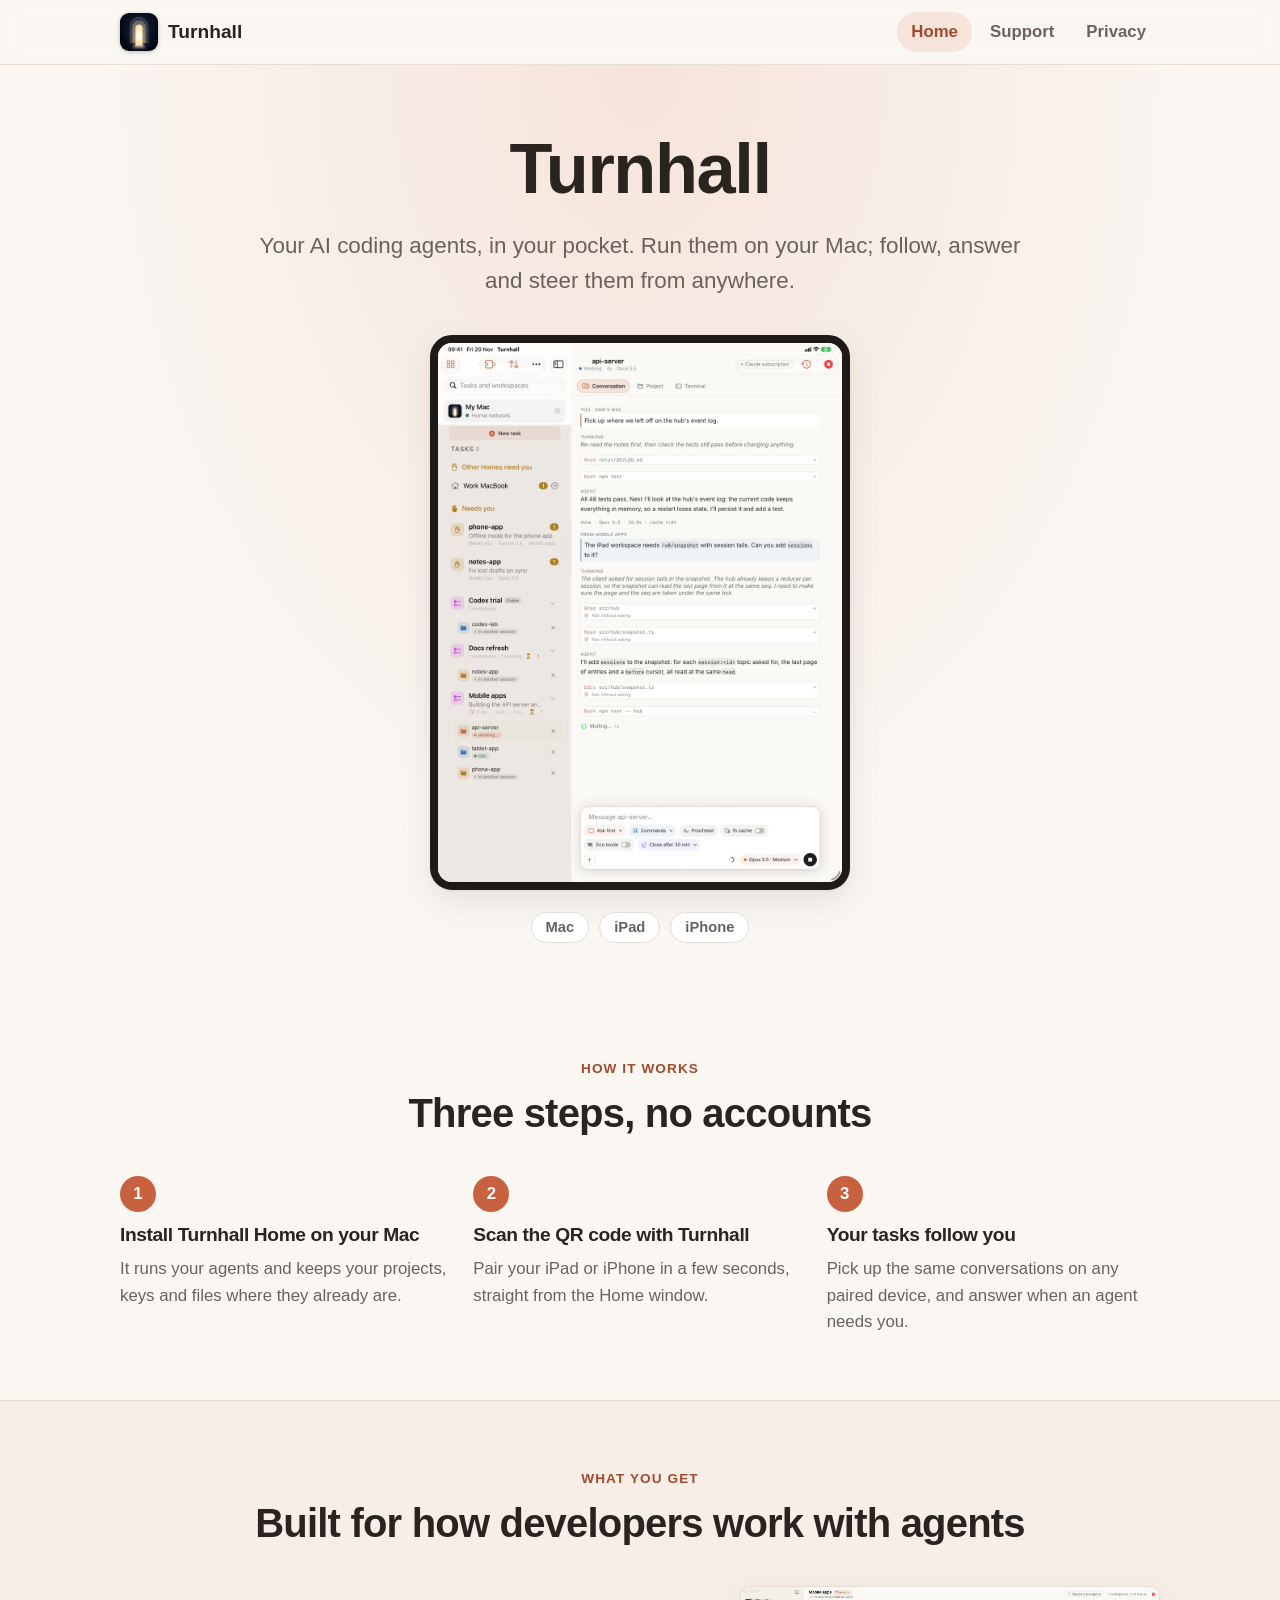
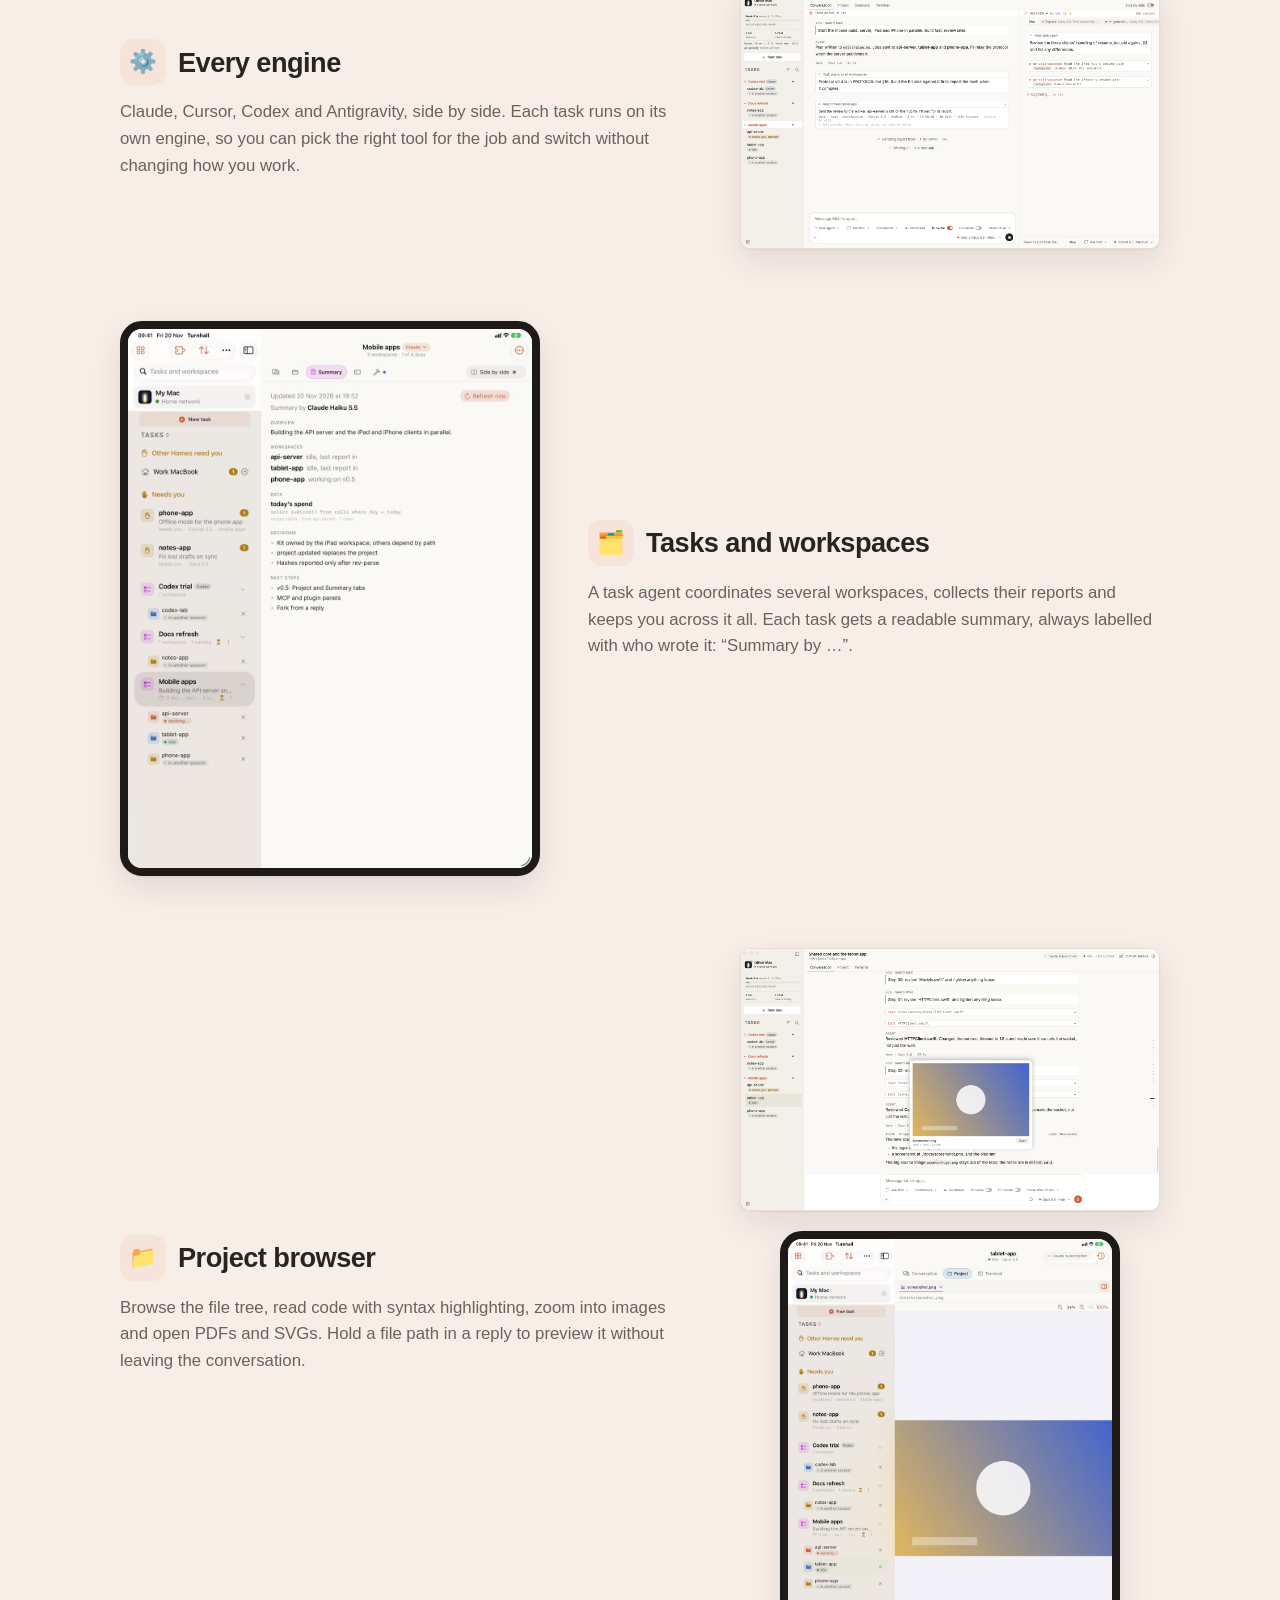
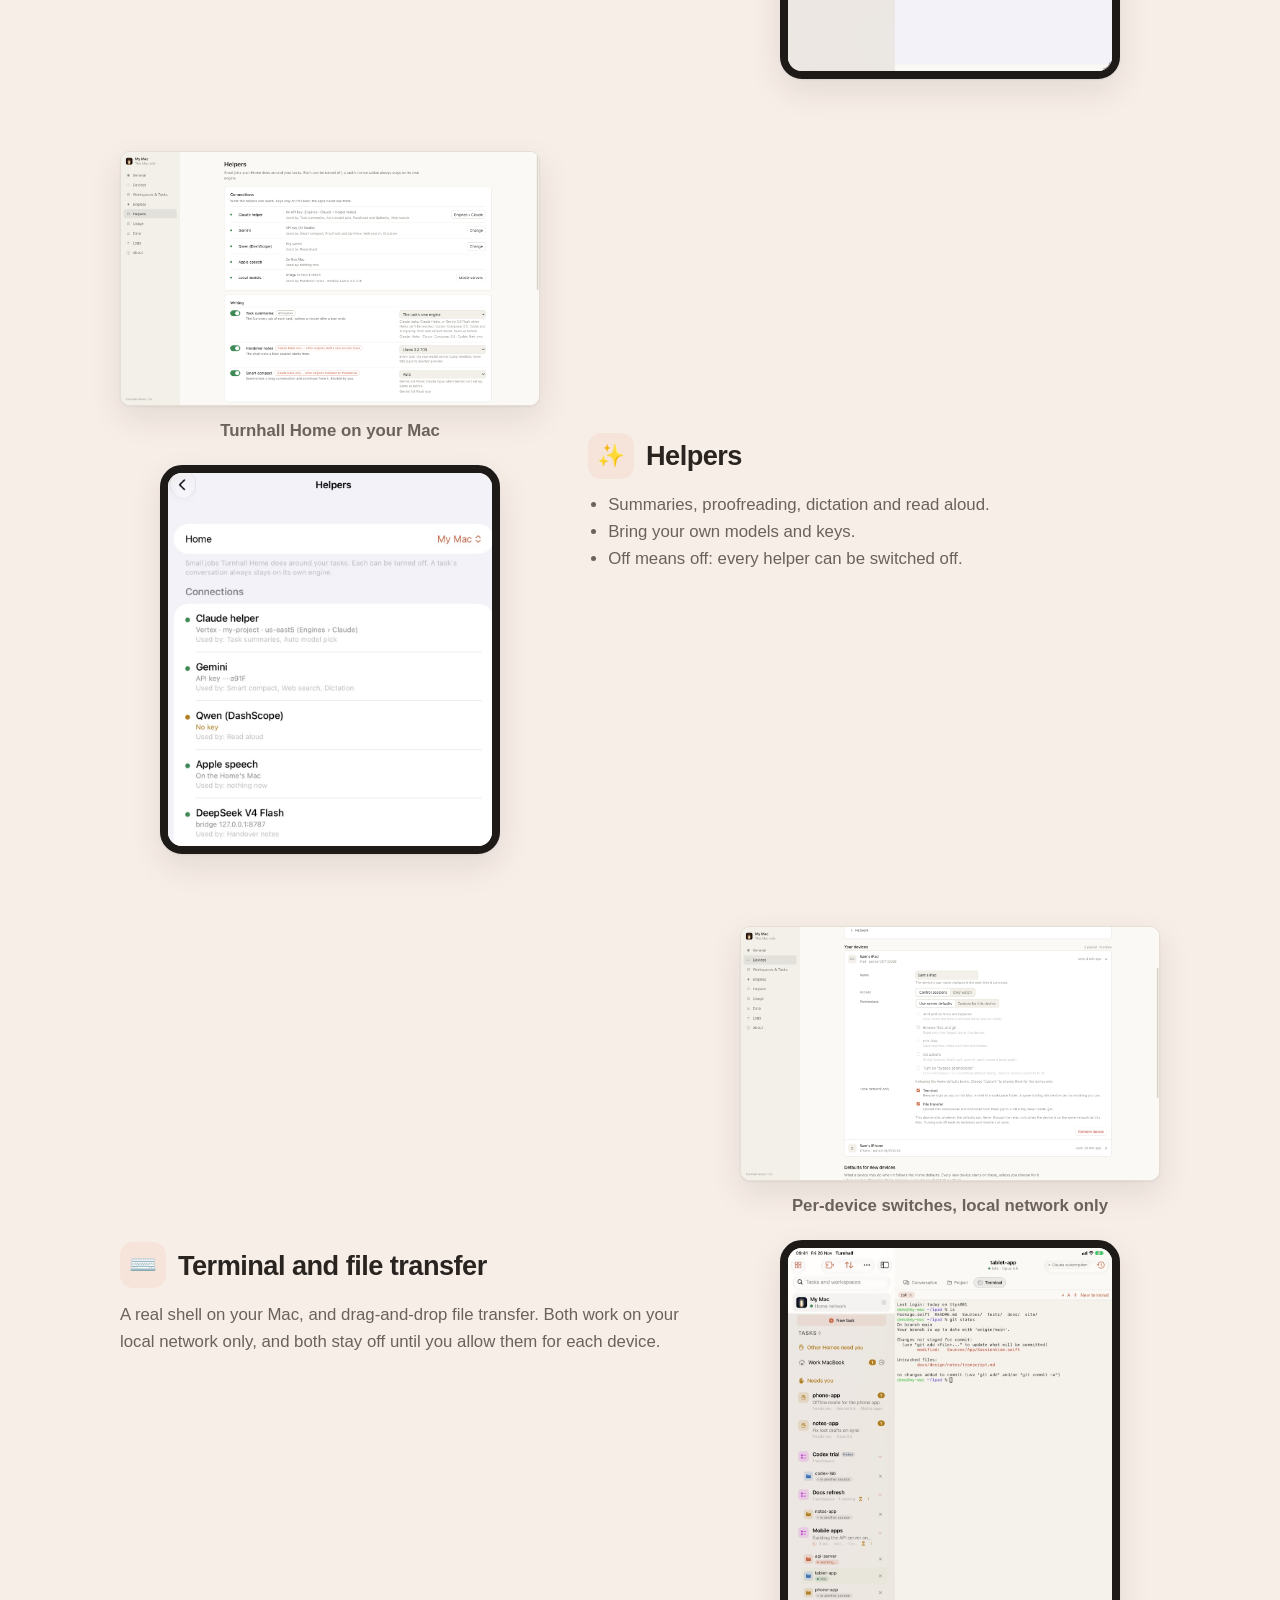
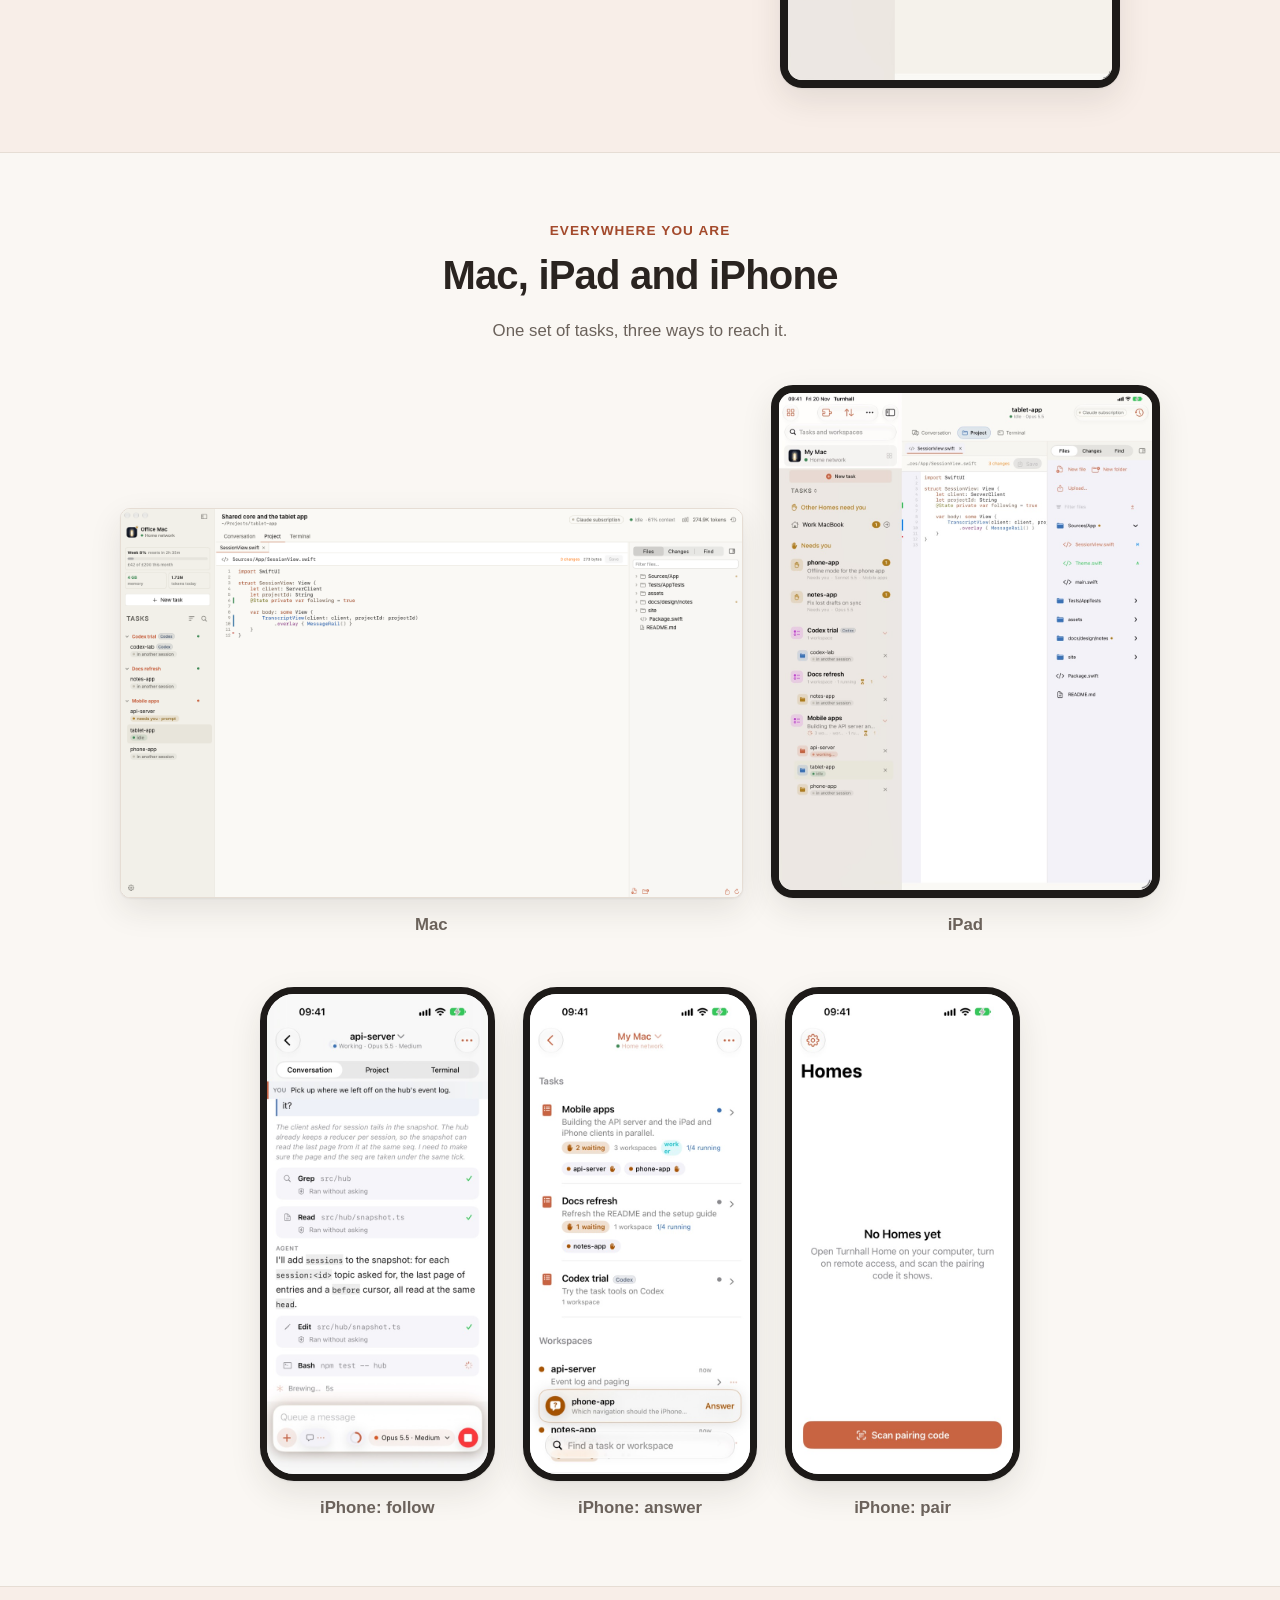
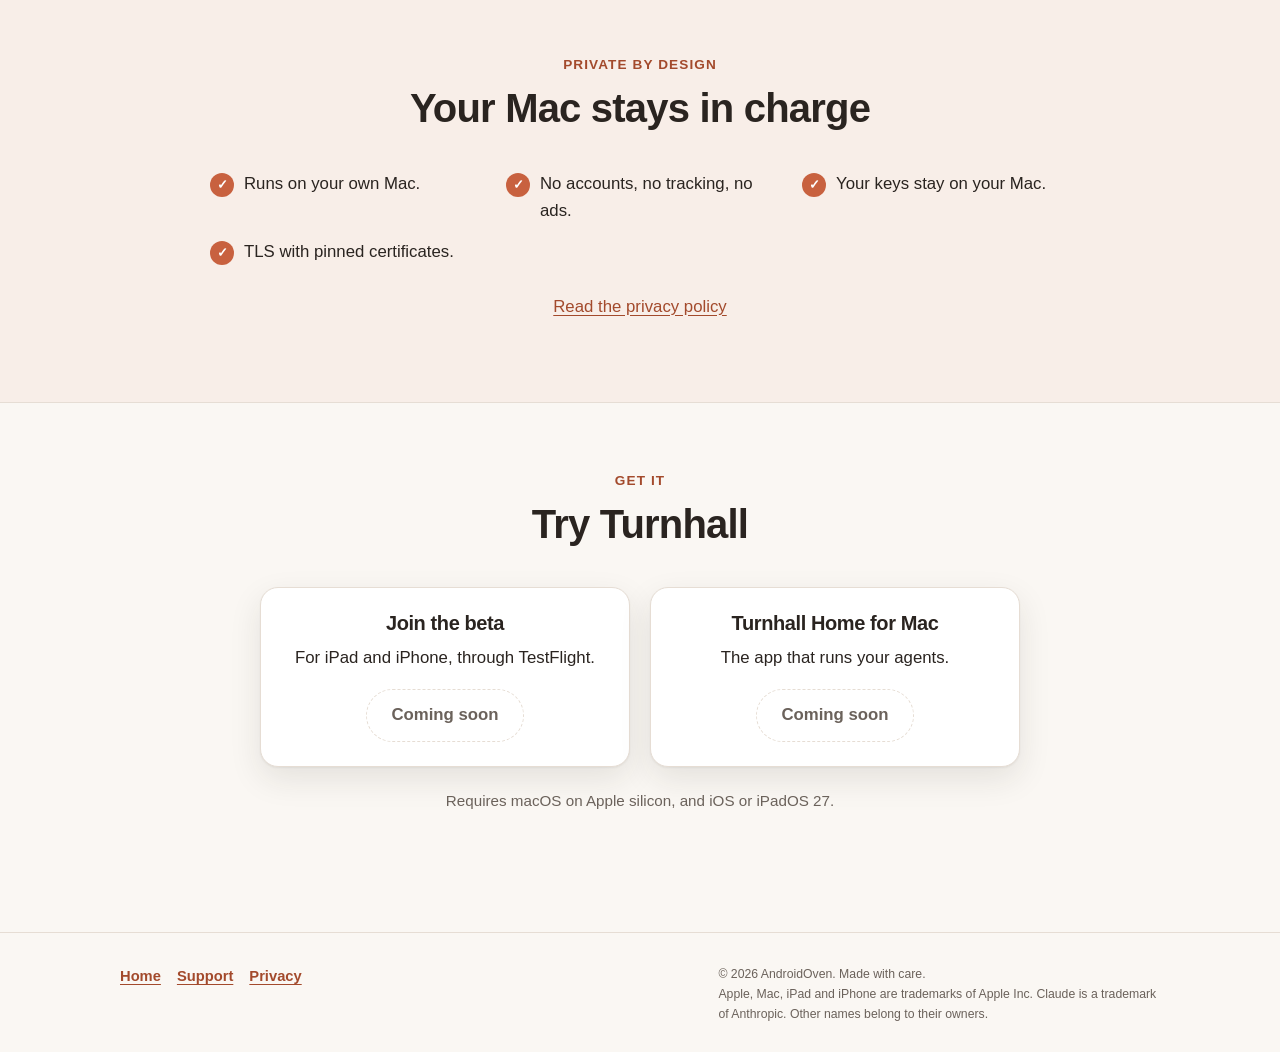
==== commit fb3dc85c: "Add Turnhall Home screenshots Co-Authored-By: Claude Sonnet 5.5 <noreply@anthropic.com>" ====
--- a/index.html
+++ b/index.html
@@ -26,6 +26,7 @@
     ipad-project.jpg, iphone-*.jpg, ipad-image-zoom.jpg, *-dark.jpg (dark variants via <picture>)         ipad-terminal.jpg  terminal and file transfer
     ipad-helpers.jpg       helpers                   iphone-tasks.jpg
     mac-task.png, mac-project.png, mac-preview.png   Mac app
+    home-helpers.png (Helpers block), home-devices.png (Terminal block)   Turnhall Home on the Mac, 1400 px wide
   To replace a shot, overwrite the file with the same name (JPEG, max 1000 px wide for iPad, 560 px for iPhone).
 -->
   <a class="skip-link" href="#main">Skip to content</a>
@@ -112,7 +113,8 @@
               <li>Off means off: every helper can be switched off.</li>
             </ul>
           </div>
-          <div class="frame tablet"><img src="assets/img/shots/ipad-helpers.jpg" width="900" height="1038" alt="The Helpers screen on iPad, listing connections such as Claude helper, Gemini and Apple speech with what each is used for." loading="lazy"></div>
+          <div class="stack"><figure class="shot"><div class="frame mac"><img src="assets/img/shots/home-helpers.png" width="1400" height="847" alt="The Helpers page in Turnhall Home on the Mac: connections such as Claude helper, Gemini and Apple speech, and switches for task summaries, handover notes and smart compact." loading="lazy"></div><figcaption>Turnhall Home on your Mac</figcaption></figure>
+  <div class="frame tablet"><img src="assets/img/shots/ipad-helpers.jpg" width="900" height="1038" alt="The Helpers screen on iPad, listing connections such as Claude helper, Gemini and Apple speech with what each is used for." loading="lazy"></div></div>
         </article>
 
         <article class="feature">
@@ -120,7 +122,8 @@
             <h3><span class="icon" aria-hidden="true">⌨️</span>Terminal and file transfer</h3>
             <p>A real shell on your Mac, and drag-and-drop file transfer. Both work on your local network only, and both stay off until you allow them for each device.</p>
           </div>
-          <div class="frame tablet"><img src="assets/img/shots/ipad-terminal.jpg" width="1000" height="1333" alt="The Terminal tab on iPad, showing a zsh session on the Mac running ls and git status." loading="lazy"></div>
+          <div class="stack"><figure class="shot"><div class="frame mac"><img src="assets/img/shots/home-devices.png" width="1400" height="847" alt="The Devices page in Turnhall Home on the Mac: a paired iPad with access settings and separate Terminal and File transfer switches under Local network only." loading="lazy"></div><figcaption>Per-device switches, local network only</figcaption></figure>
+  <div class="frame tablet"><img src="assets/img/shots/ipad-terminal.jpg" width="1000" height="1333" alt="The Terminal tab on iPad, showing a zsh session on the Mac running ls and git status." loading="lazy"></div></div>
         </article>
       </div>
     </section>
--- a/assets/css/style.css
+++ b/assets/css/style.css
@@ -164,3 +164,7 @@
   .phones { grid-template-columns: 1fr; justify-items: center; }
   .phones figure { width: 100%; max-width: 220px; }
 }
+
+/* Home window shots */
+.feature .stack .shot { margin: 0; }
+.feature .stack .shot figcaption { text-align: center; margin-top: 12px; font-weight: 650; color: var(--muted); }
